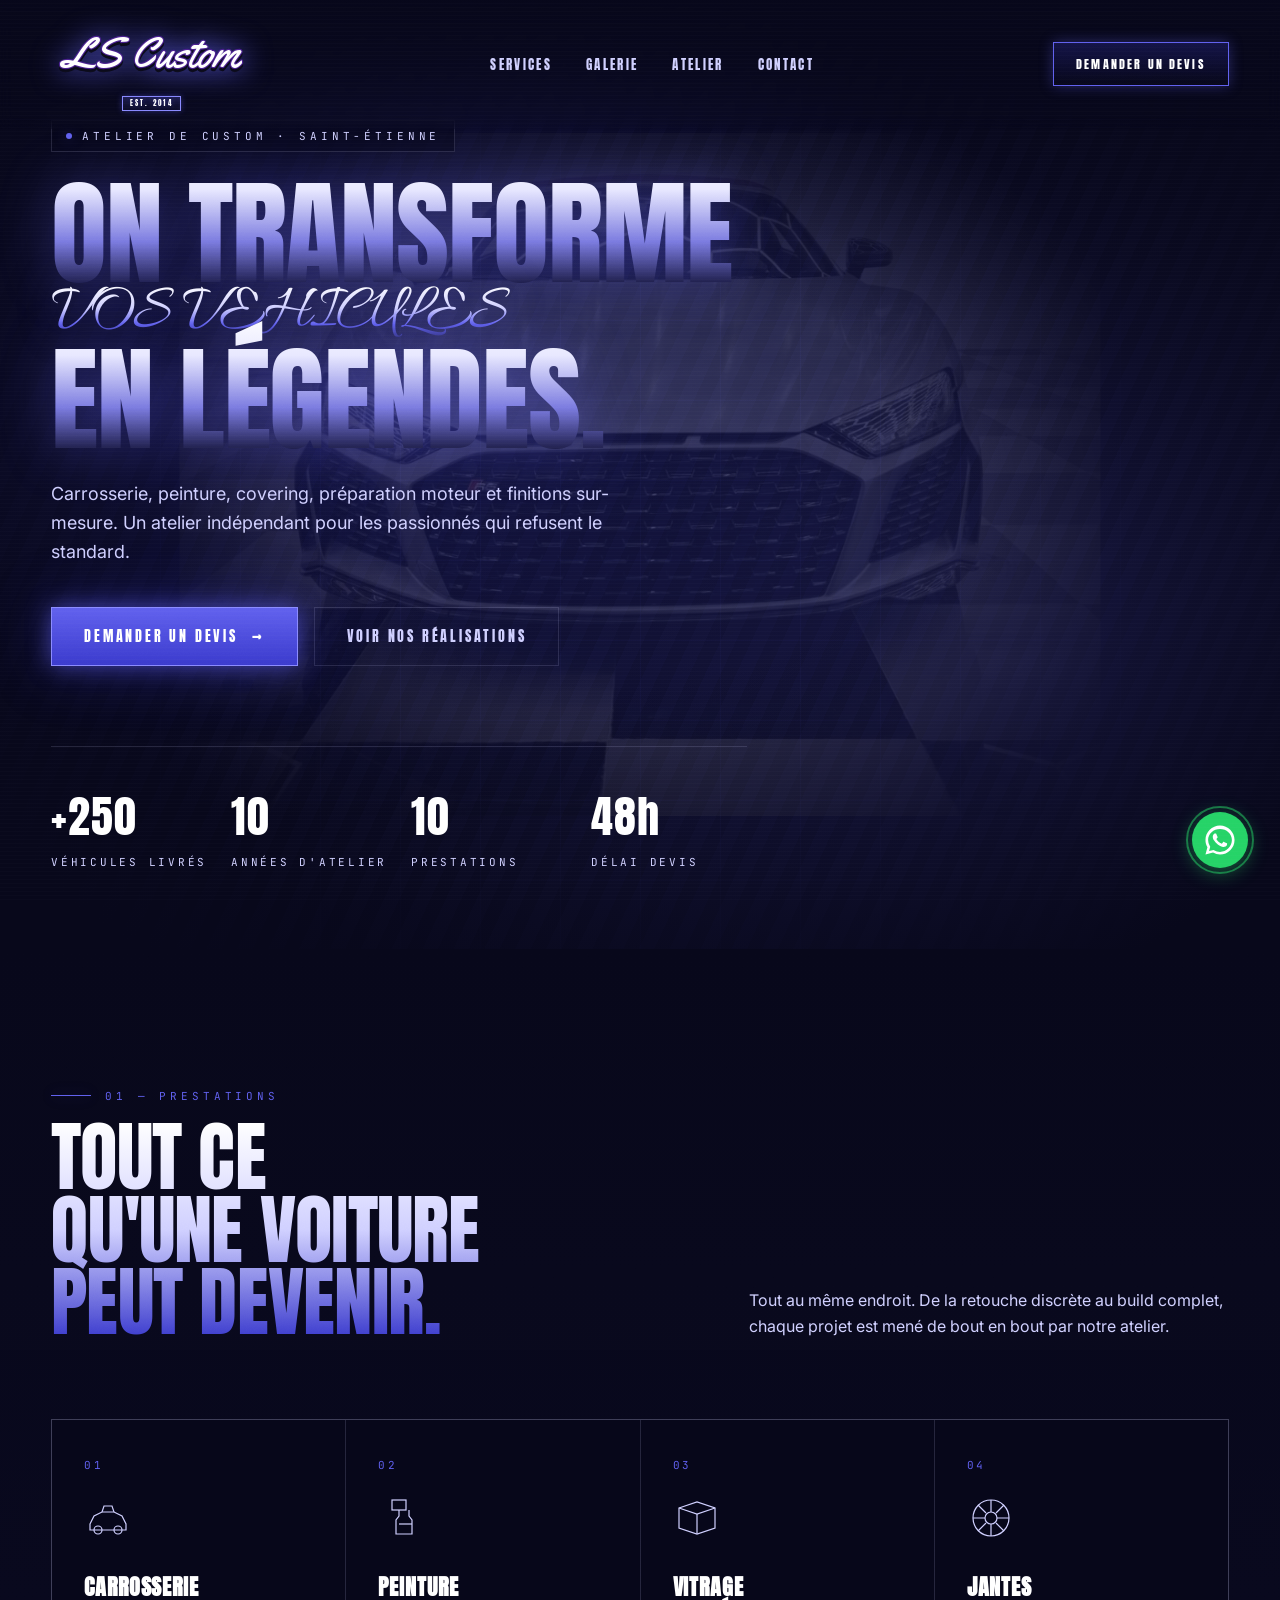
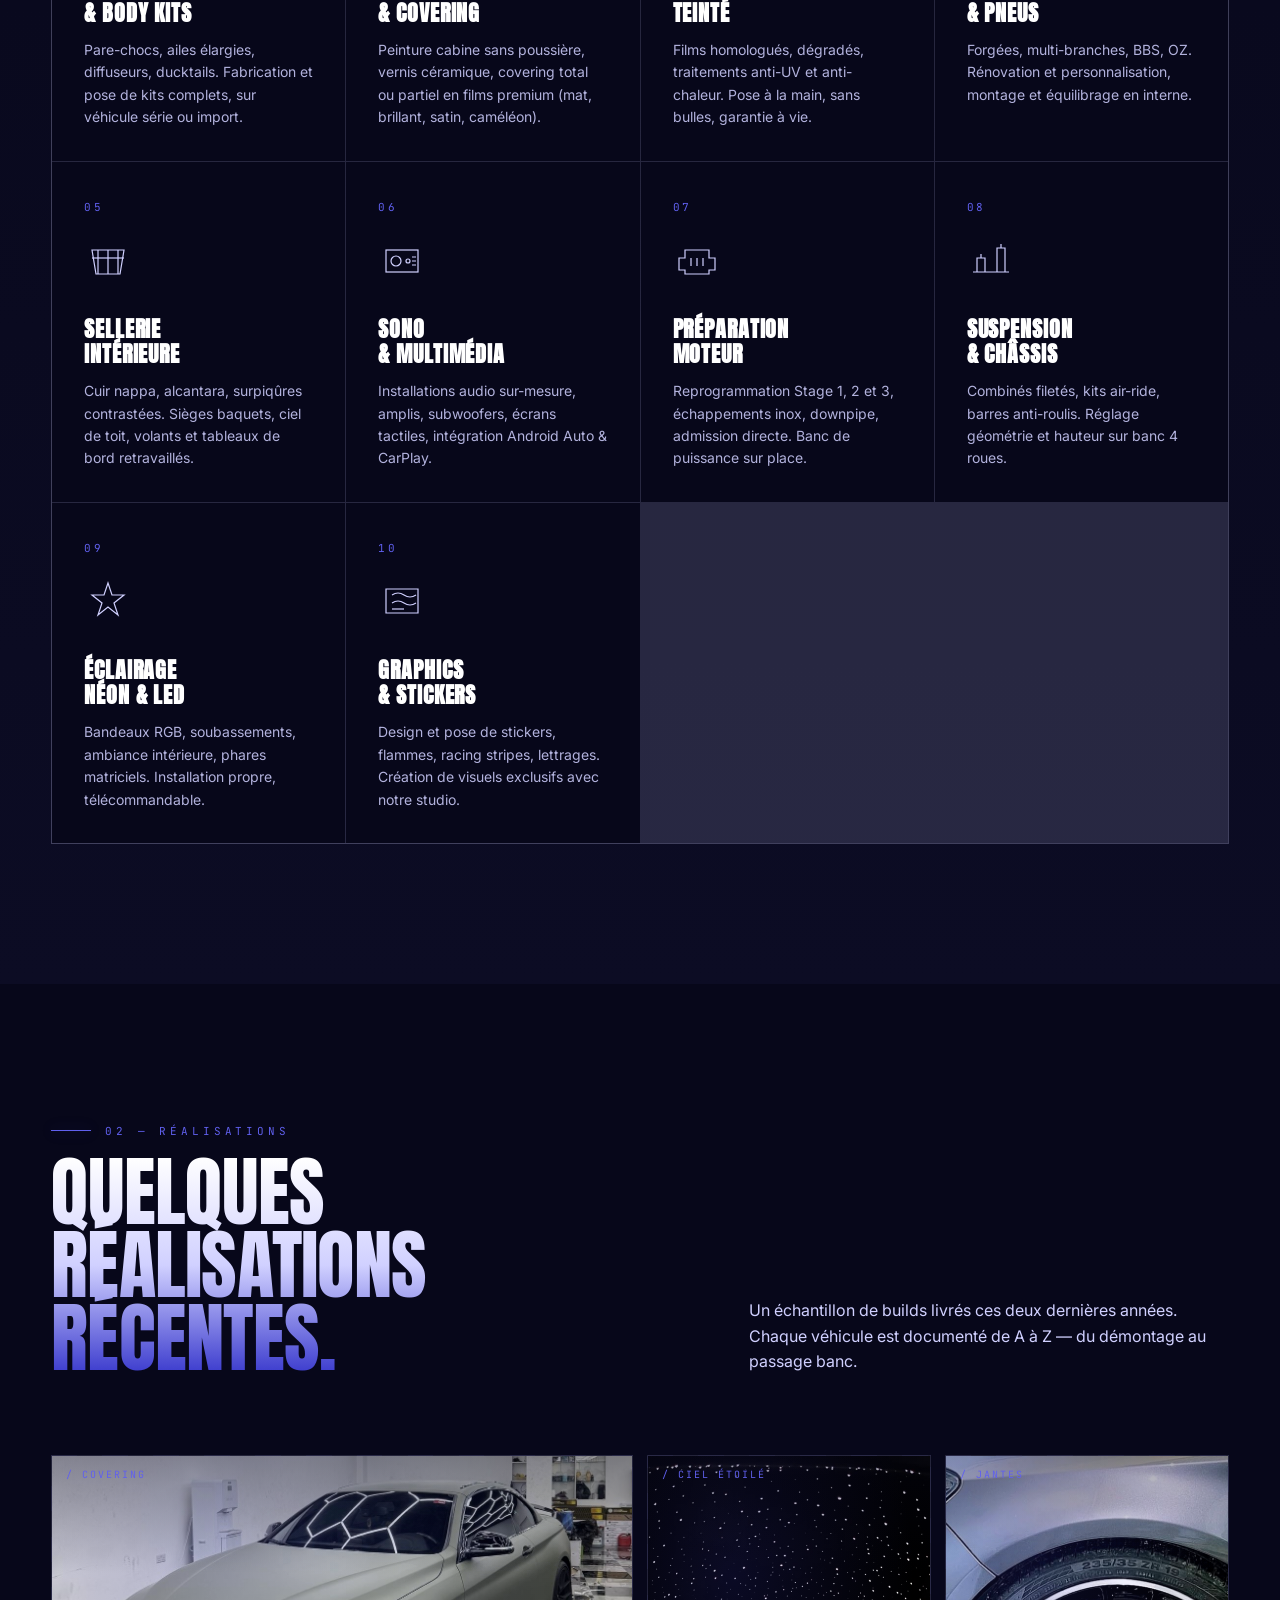
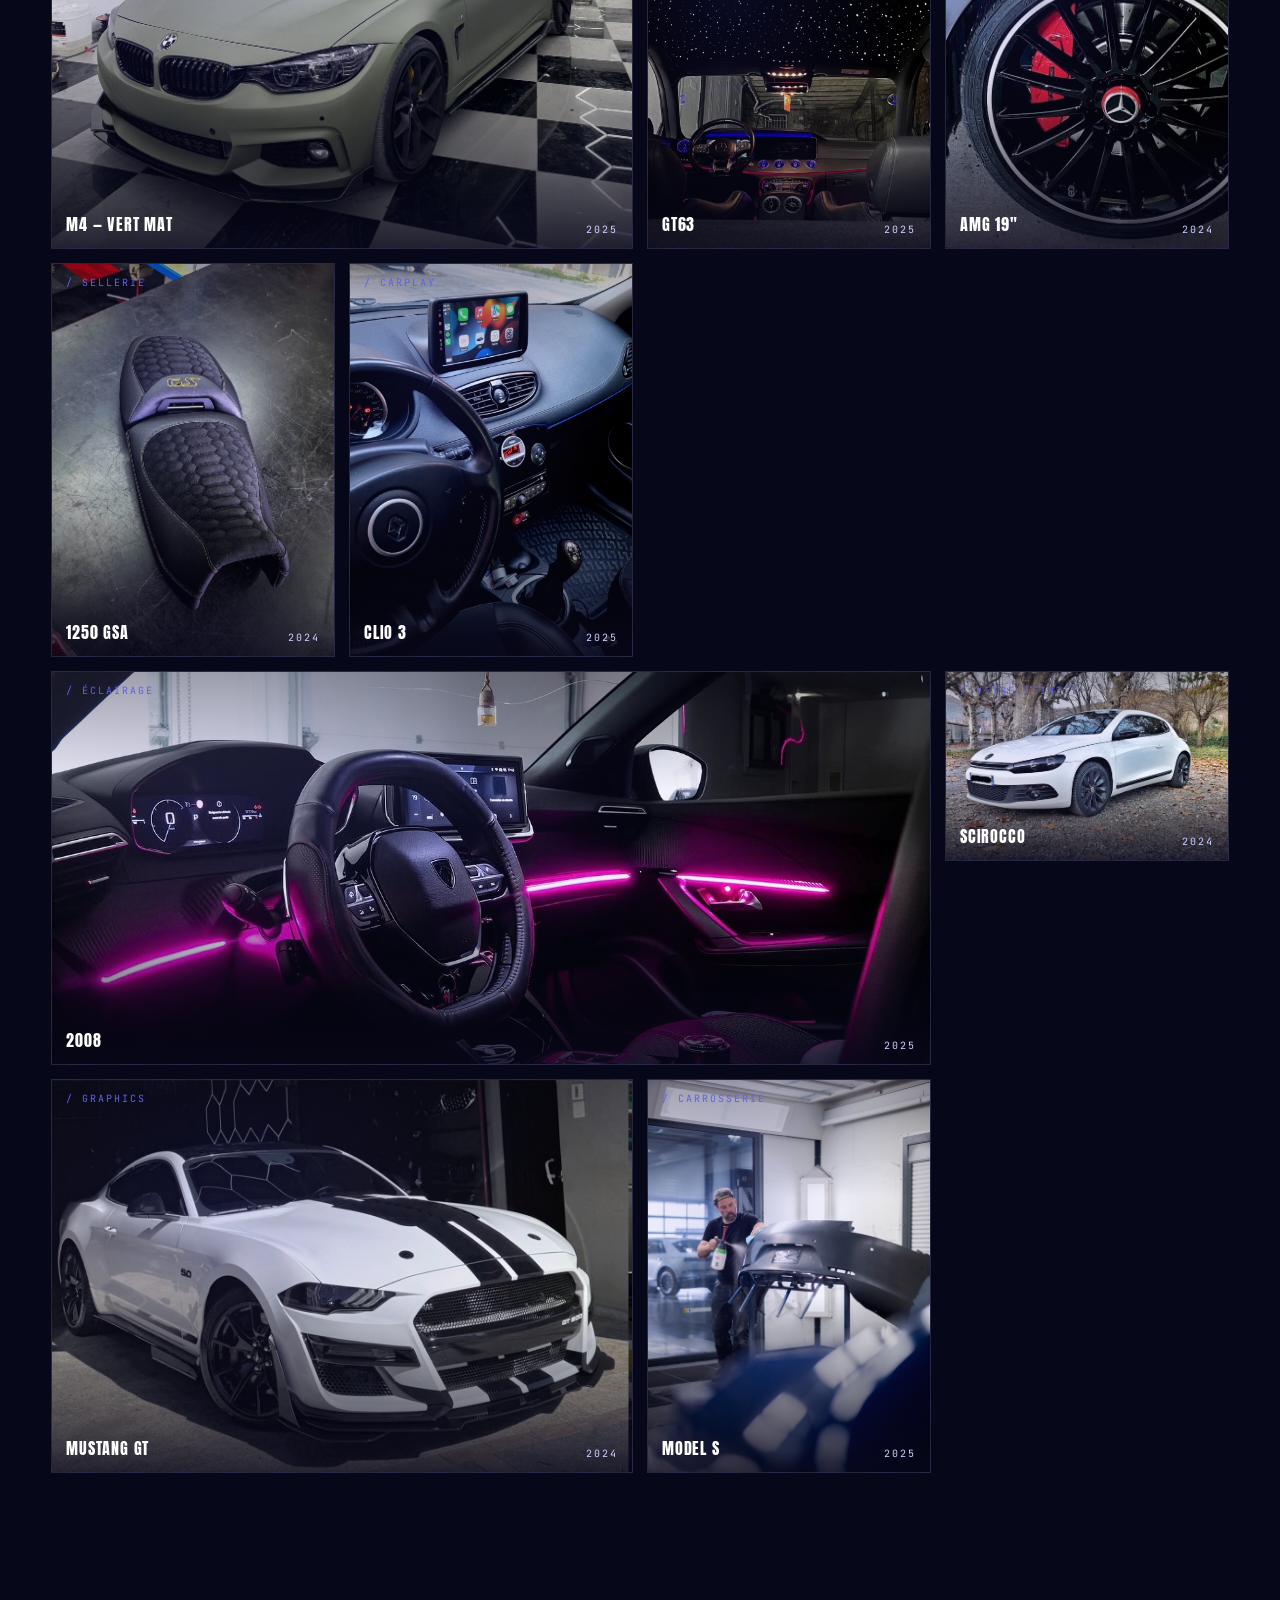
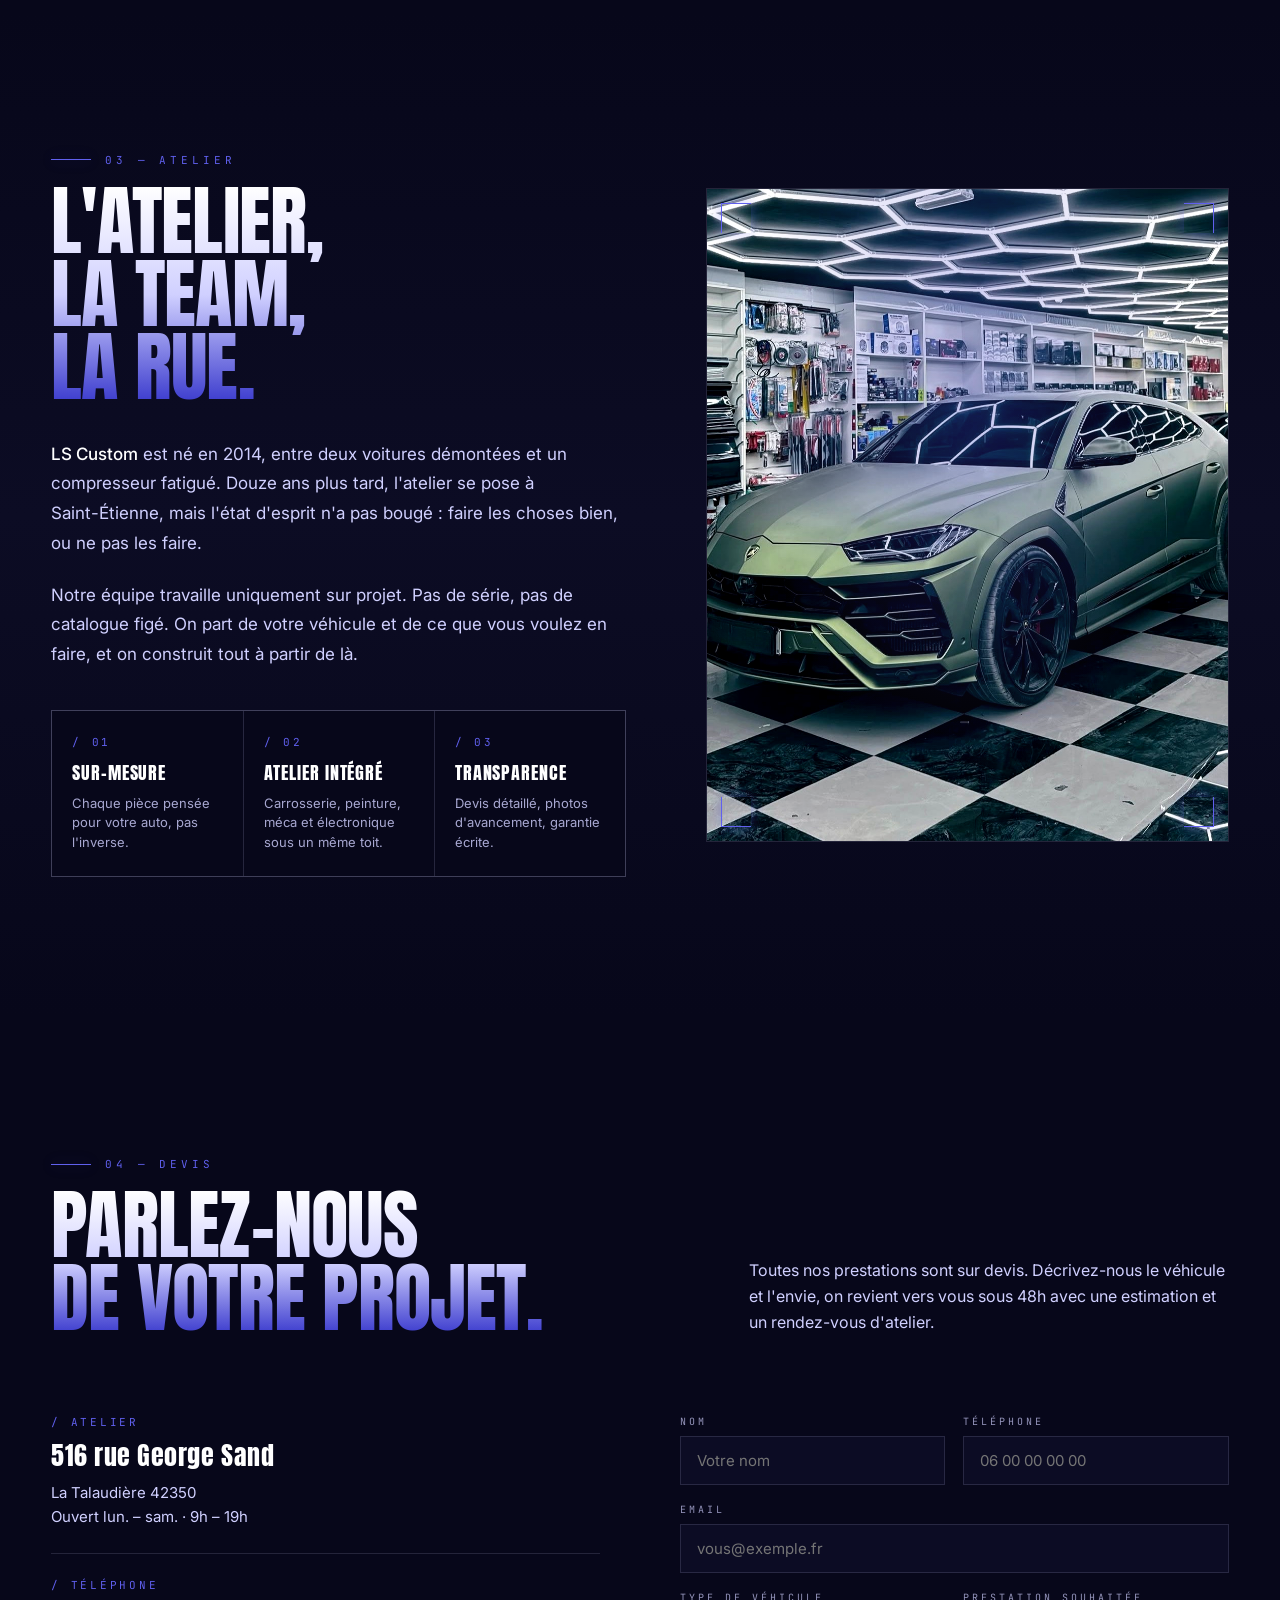
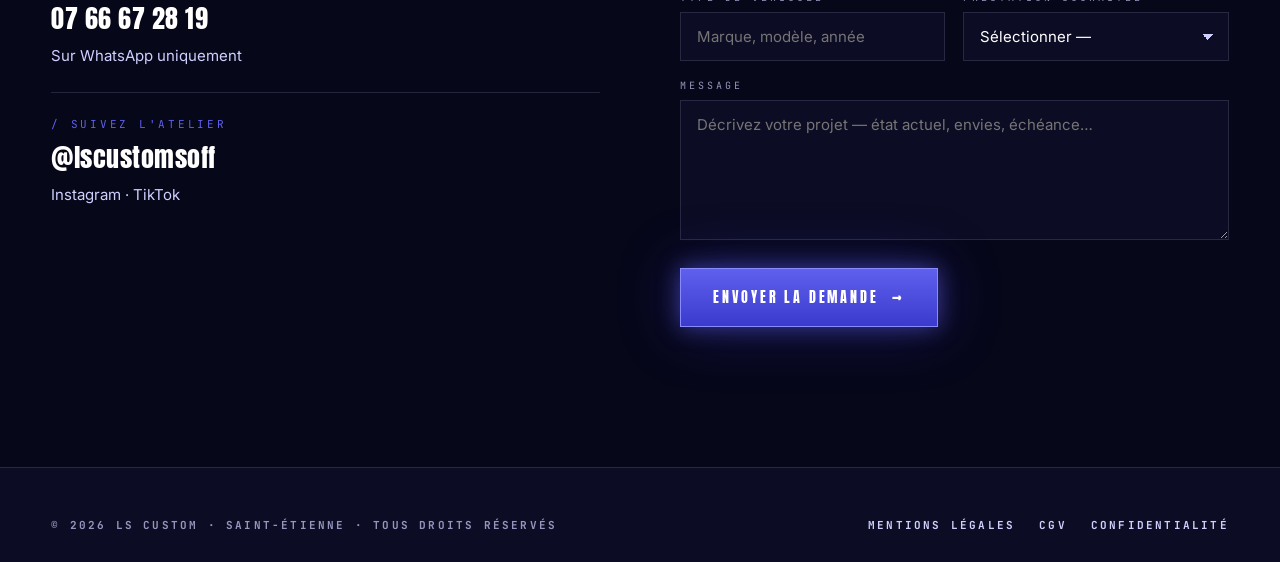
==== index.html @ c549f6ac "Fix galerie mobile: toutes les photos visibles sur 2 colonnes Co-Authored-By: Claude Sonnet 4.6 <nor" ====
<!doctype html>
<html lang="fr">
<head>
<meta charset="utf-8" />
<title>LS Custom — Atelier de personnalisation automobile · Saint-Étienne</title>
<meta name="description" content="LS Custom, garage de personnalisation automobile à Saint-Étienne. Carrosserie, peinture, covering, préparation moteur, sellerie, jantes et bien plus. Devis gratuit sous 48h.">
<meta name="viewport" content="width=device-width,initial-scale=1" />
<meta name="theme-color" content="#07071a">

<!-- Open Graph -->
<meta property="og:title" content="LS Custom — Atelier automobile Saint-Étienne">
<meta property="og:description" content="On transforme vos véhicules en légendes. Carrosserie, peinture, covering, préparation moteur et finitions sur-mesure.">
<meta property="og:type" content="website">
<meta property="og:locale" content="fr_FR">

<link rel="preconnect" href="https://fonts.googleapis.com">
<link rel="preconnect" href="https://fonts.gstatic.com" crossorigin>
<link href="https://fonts.googleapis.com/css2?family=Allura&family=Yellowtail&family=Anton&family=Inter:wght@300;400;500;600;700&family=JetBrains+Mono:wght@400;500&display=swap" rel="stylesheet">

<style>
  :root{
    --bg:#07071a;
    --bg-2:#0c0c24;
    --bg-3:#101032;
    --ink:#ffffff;
    --chrome:#d0d0ff;
    --primary:#3a3acd;
    --accent:#6060ee;
    --line: rgba(208,208,255,.14);
    --glow: 0 0 22px rgba(96,96,238,.55), 0 0 60px rgba(58,58,205,.35);
    --glow-soft: 0 0 14px rgba(96,96,238,.35);
    --pad-x: clamp(20px, 4vw, 80px);
  }
  *{box-sizing:border-box;margin:0;padding:0}
  html,body{background:var(--bg);color:var(--ink);font-family:'Inter',system-ui,sans-serif;-webkit-font-smoothing:antialiased;overflow-x:hidden}
  a{color:inherit;text-decoration:none}
  img{max-width:100%;display:block}

  /* Global grain */
  body::before{
    content:"";position:fixed;inset:-50%;pointer-events:none;z-index:1000;opacity:.06;
    background-image:url("data:image/svg+xml;utf8,<svg xmlns='http://www.w3.org/2000/svg' width='220' height='220'><filter id='n'><feTurbulence type='fractalNoise' baseFrequency='.9' numOctaves='2' stitchTiles='stitch'/><feColorMatrix values='0 0 0 0 1  0 0 0 0 1  0 0 0 0 1  0 0 0 .5 0'/></filter><rect width='100%' height='100%' filter='url(%23n)'/></svg>");
    mix-blend-mode:overlay;
    animation: grainShift 8s steps(8) infinite;
  }
  @keyframes grainShift{
    0%{transform:translate(0,0)}20%{transform:translate(-2%,1%)}
    40%{transform:translate(1%,-1%)}60%{transform:translate(-1%,2%)}
    80%{transform:translate(2%,-2%)}100%{transform:translate(0,0)}
  }
  /* Scanlines */
  body::after{
    content:"";position:fixed;inset:0;pointer-events:none;z-index:999;
    background:repeating-linear-gradient(to bottom,transparent 0,transparent 3px,rgba(255,255,255,.015) 3px,rgba(255,255,255,.015) 4px);
  }

  /* ===== Nav ===== */
  .nav{
    position:fixed;top:0;left:0;right:0;z-index:50;
    display:flex;align-items:center;justify-content:space-between;
    padding:18px var(--pad-x);
    background:linear-gradient(to bottom, rgba(7,7,26,.92), rgba(7,7,26,0));
    backdrop-filter:blur(8px);
    -webkit-backdrop-filter:blur(8px);
  }
  .nav__brand{display:flex;flex-direction:column;align-items:center;gap:4px}
  .nav__brand .logo-svg{
    width:200px;height:auto;display:block;
    filter: drop-shadow(0 3px 0 #0a0a1a) drop-shadow(0 0 14px rgba(96,96,238,.7));
    overflow:visible;
  }
  .nav__brand .logo-svg .script{
    font-family:'Yellowtail',cursive;font-size:150px;
    fill:#fff;stroke:#4a2090;stroke-width:8;paint-order:stroke fill;
  }
  .nav__brand .badge-tag{
    border:1px solid #8a8aff;background:linear-gradient(180deg,#1a1a44,#07071a);
    padding:2px 7px;box-shadow:0 0 6px rgba(96,96,238,.4),inset 0 0 6px rgba(96,96,238,.15);
    font-family:'Anton',sans-serif;font-size:7px;letter-spacing:.3em;color:#fff;line-height:1.2;
    text-shadow:0 0 6px rgba(96,96,238,.6);
  }
  .nav__menu{display:flex;gap:34px;font-family:'Anton',sans-serif;letter-spacing:.18em;font-size:13px;text-transform:uppercase}
  .nav__menu a{position:relative;padding:6px 0;color:var(--chrome);transition:color .2s}
  .nav__menu a::after{content:"";position:absolute;left:0;right:0;bottom:0;height:1px;background:var(--accent);transform:scaleX(0);transform-origin:left;transition:transform .25s ease}
  .nav__menu a:hover{color:#fff;text-shadow:0 0 12px rgba(96,96,238,.8)}
  .nav__menu a:hover::after{transform:scaleX(1)}
  .nav__cta{
    font-family:'Anton',sans-serif;letter-spacing:.18em;font-size:12px;text-transform:uppercase;
    padding:12px 22px;border:1px solid var(--accent);color:#fff;
    background:linear-gradient(180deg, rgba(58,58,205,.25), rgba(58,58,205,0));
    box-shadow:var(--glow-soft);transition:all .2s;
  }
  .nav__cta:hover{background:var(--primary);box-shadow:var(--glow)}
  @media (max-width:880px){.nav__menu{display:none}}

  /* Mobile burger */
  .nav__burger{
    display:none;flex-direction:column;gap:5px;cursor:pointer;padding:6px;
    border:1px solid var(--line);background:transparent;
  }
  .nav__burger span{display:block;width:24px;height:1.5px;background:var(--chrome);transition:all .25s}
  @media (max-width:880px){.nav__burger{display:none}}
  .nav__mobile{
    display:none;position:fixed;top:0;left:0;right:0;bottom:0;z-index:49;
    background:rgba(7,7,26,.97);backdrop-filter:blur(12px);
    flex-direction:column;align-items:center;justify-content:center;gap:40px;
  }
  .nav__mobile.open{display:flex}
  .nav__mobile a{
    font-family:'Anton',sans-serif;letter-spacing:.18em;font-size:22px;text-transform:uppercase;
    color:var(--chrome);transition:color .2s;
  }
  .nav__mobile a:hover{color:#fff}
  .nav__mobile .close{
    position:absolute;top:24px;right:var(--pad-x);
    font-family:'Anton',sans-serif;font-size:14px;letter-spacing:.2em;
    color:var(--chrome);cursor:pointer;border:none;background:transparent;
  }

  /* ===== Hero ===== */
  .hero{
    position:relative;min-height:100vh;display:flex;align-items:center;
    padding:120px var(--pad-x) 80px;
    overflow:hidden;
  }
  .hero__bg{position:absolute;inset:0;z-index:0}
  .hero__bg .stripes{
    position:absolute;inset:0;
    background:
      radial-gradient(ellipse at 30% 40%, rgba(58,58,205,.35), transparent 55%),
      radial-gradient(ellipse at 80% 70%, rgba(96,96,238,.25), transparent 60%),
      repeating-linear-gradient(115deg, #0a0a22 0 14px, #07071a 14px 28px);
    opacity:.9;
  }
  .hero__bg .grid{
    position:absolute;inset:0;
    background-image:
      linear-gradient(rgba(96,96,238,.06) 1px, transparent 1px),
      linear-gradient(90deg, rgba(96,96,238,.06) 1px, transparent 1px);
    background-size: 80px 80px;
    mask-image:radial-gradient(ellipse at 50% 60%, #000 30%, transparent 80%);
  }
  .hero__bg .car-photo{
    position:absolute;inset:0;width:100%;height:100%;object-fit:cover;object-position:center 55%;
    opacity:.28;
    filter:grayscale(.15) contrast(1.05) brightness(.85);
    transform:scale(.72);
    mask-image:radial-gradient(ellipse at 50% 55%, #000 0%, rgba(0,0,0,.7) 45%, transparent 85%);
    -webkit-mask-image:radial-gradient(ellipse at 50% 55%, #000 0%, rgba(0,0,0,.7) 45%, transparent 85%);
  }
  .hero__bg .vignette{position:absolute;inset:0;background:radial-gradient(ellipse at 50% 50%, transparent 30%, var(--bg) 90%)}

  .hero__inner{position:relative;z-index:2;max-width:1100px}
  .hero__tag{
    display:inline-flex;align-items:center;gap:10px;
    font-family:'JetBrains Mono',monospace;font-size:11px;letter-spacing:.35em;text-transform:uppercase;
    color:var(--chrome);padding:8px 14px;border:1px solid var(--line);background:rgba(7,7,26,.5);
  }
  .hero__tag .dot{width:6px;height:6px;background:var(--accent);box-shadow:var(--glow-soft);border-radius:50%;animation:pulse 1.6s ease-in-out infinite}
  @keyframes pulse{0%,100%{opacity:.4}50%{opacity:1}}

  .hero__title{
    margin-top:28px;
    font-family:'Anton',sans-serif;font-weight:400;
    font-size:clamp(48px,9vw,140px);line-height:.92;letter-spacing:-.01em;
    text-transform:uppercase;
  }
  .hero__title .chrome{
    background:linear-gradient(180deg,#ffffff 0%,#e8e8ff 25%,#7a7ae0 55%,#1a1a44 80%,#fff 100%);
    -webkit-background-clip:text;background-clip:text;color:transparent;
    filter:drop-shadow(0 0 26px rgba(96,96,238,.35));
  }
  .hero__title .script{
    display:block;font-family:'Allura',cursive;font-size:.55em;line-height:1;margin-top:-.05em;
    background:linear-gradient(180deg,#ffffff 0%,#d0d0ff 40%,#6060ee 65%,#1a1a44 100%);
    -webkit-background-clip:text;background-clip:text;color:transparent;
    filter:drop-shadow(0 0 18px rgba(96,96,238,.5));
  }
  .hero__sub{
    margin-top:28px;max-width:620px;font-size:18px;line-height:1.6;color:var(--chrome);
  }
  .hero__ctas{margin-top:40px;display:flex;gap:16px;flex-wrap:wrap}
  .btn{
    font-family:'Anton',sans-serif;letter-spacing:.2em;font-size:14px;text-transform:uppercase;
    padding:18px 32px;cursor:pointer;border:none;transition:all .25s ease;
    display:inline-flex;align-items:center;gap:14px;
  }
  .btn--primary{
    color:#fff;background:linear-gradient(180deg,var(--accent),var(--primary));
    border:1px solid #8a8aff;box-shadow:var(--glow);
    position:relative;
  }
  .btn--primary:hover{transform:translateY(-2px);box-shadow:0 0 30px rgba(96,96,238,.8),0 0 80px rgba(58,58,205,.5)}
  .btn--ghost{color:var(--chrome);background:transparent;border:1px solid var(--line)}
  .btn--ghost:hover{border-color:var(--accent);color:#fff;box-shadow:var(--glow-soft)}
  .btn .arrow{display:inline-block;transition:transform .25s}
  .btn:hover .arrow{transform:translateX(4px)}

  .hero__stats{
    margin-top:80px;display:grid;grid-template-columns:repeat(4,1fr);gap:24px;max-width:900px;
    padding-top:36px;border-top:1px solid var(--line);
  }
  .hero__stat .n{font-family:'Anton',sans-serif;font-size:44px;color:#fff;letter-spacing:.02em}
  .hero__stat .l{font-family:'JetBrains Mono',monospace;font-size:11px;letter-spacing:.25em;text-transform:uppercase;color:var(--chrome);margin-top:6px}
  @media (max-width:720px){.hero__stats{grid-template-columns:repeat(2,1fr)}}
  @media (max-width:480px){.hero__ctas{flex-direction:column}.btn{justify-content:center}}

  /* ===== Section base ===== */
  section{position:relative;z-index:2}
  .section{padding:140px var(--pad-x)}
  .section__head{display:flex;justify-content:space-between;align-items:flex-end;gap:40px;margin-bottom:80px;flex-wrap:wrap}
  .section__eyebrow{
    font-family:'JetBrains Mono',monospace;font-size:11px;letter-spacing:.35em;text-transform:uppercase;color:var(--accent);
    display:flex;align-items:center;gap:14px;margin-bottom:18px;
  }
  .section__eyebrow::before{content:"";width:40px;height:1px;background:var(--accent);box-shadow:var(--glow-soft)}
  .section__title{
    font-family:'Anton',sans-serif;font-weight:400;
    font-size:clamp(40px,6vw,84px);line-height:.95;letter-spacing:-.01em;text-transform:uppercase;
    background:linear-gradient(180deg,#fff 0%,#d0d0ff 50%,#3a3acd 100%);
    -webkit-background-clip:text;background-clip:text;color:transparent;
  }
  .section__lead{max-width:480px;color:var(--chrome);line-height:1.6;font-size:16px}

  /* ===== Services ===== */
  .services{background:linear-gradient(180deg, var(--bg) 0%, var(--bg-2) 100%)}
  .services__grid{display:grid;grid-template-columns:repeat(4,1fr);gap:1px;background:var(--line);border:1px solid var(--line)}
  @media (max-width:1100px){.services__grid{grid-template-columns:repeat(2,1fr)}}
  @media (max-width:600px){.services__grid{grid-template-columns:1fr}}
  .svc{
    background:var(--bg);padding:38px 32px 32px;position:relative;
    transition:background .3s, transform .3s;
    overflow:hidden;
  }
  .svc::before{
    content:"";position:absolute;inset:0;opacity:0;transition:opacity .3s;
    background:radial-gradient(circle at 50% 0%, rgba(96,96,238,.18), transparent 60%);
  }
  .svc:hover{background:var(--bg-2)}
  .svc:hover::before{opacity:1}
  .svc__num{
    font-family:'JetBrains Mono',monospace;font-size:11px;letter-spacing:.25em;color:var(--accent);
  }
  .svc__icon{
    margin:22px 0 28px;width:48px;height:48px;color:var(--chrome);
    transition:color .3s, filter .3s;
  }
  .svc:hover .svc__icon{color:#fff;filter:drop-shadow(0 0 10px rgba(96,96,238,.8))}
  .svc__title{
    font-family:'Anton',sans-serif;font-size:22px;letter-spacing:.04em;text-transform:uppercase;color:#fff;
    line-height:1.15;margin-bottom:14px;
  }
  .svc__desc{color:var(--chrome);font-size:14px;line-height:1.6;opacity:.85}

  /* ===== Galerie ===== */
  .galerie{background:var(--bg)}
  .masonry{
    display:grid;grid-template-columns:repeat(4,1fr);grid-auto-rows:190px;gap:14px;
  }
  @media (max-width:1100px){.masonry{grid-template-columns:repeat(3,1fr)}}
  @media (max-width:760px){.masonry{grid-template-columns:repeat(2,1fr)}}
  @media (max-width:500px){.masonry{grid-template-columns:1fr;grid-auto-rows:220px}}
  .tile{
    position:relative;overflow:hidden;
    background:repeating-linear-gradient(45deg, #0d0d28 0 18px, #07071a 18px 36px);
    border:1px solid var(--line);
    transition:border-color .3s, transform .3s;
    cursor:pointer;
  }
  .tile::before{
    content:"";position:absolute;inset:0;
    background:radial-gradient(ellipse at 30% 30%, rgba(58,58,205,.2), transparent 60%);
  }
  .tile:hover{border-color:var(--accent);box-shadow:var(--glow-soft);transform:translateY(-3px)}
  .tile__meta{
    position:absolute;left:14px;right:14px;bottom:12px;display:flex;justify-content:space-between;align-items:flex-end;
    font-family:'JetBrains Mono',monospace;font-size:10px;letter-spacing:.2em;text-transform:uppercase;
    color:var(--chrome);z-index:2;
  }
  .tile__meta .t{font-family:'Anton',sans-serif;font-size:16px;letter-spacing:.05em;color:#fff}
  .tile__tag{
    position:absolute;top:12px;left:14px;font-family:'JetBrains Mono',monospace;font-size:10px;letter-spacing:.2em;
    color:var(--accent);text-transform:uppercase;z-index:2;
  }
  .tile--w2{grid-column:span 2}
  .tile--h2{grid-row:span 2}
  .tile--span3{grid-column:span 3}
  .tile__img{
    position:absolute;inset:0;width:100%;height:100%;object-fit:cover;object-position:center;
    transition:transform .6s ease, filter .6s ease;
    filter:saturate(.95) contrast(1.05);
  }
  .tile:hover .tile__img{transform:scale(1.04);filter:saturate(1.05) contrast(1.1)}
  .tile__img--contain{object-fit:contain;background:#07071a}
  .tile--has-img .tile__bg-blur{
    position:absolute;inset:0;width:100%;height:100%;object-fit:cover;
    filter:blur(28px) brightness(.45) saturate(.7);transform:scale(1.15);z-index:0;
  }
  .tile--has-img::before{display:none}
  .tile--has-img::after{
    content:"";position:absolute;inset:0;z-index:1;pointer-events:none;
    background:
      linear-gradient(180deg, rgba(7,7,26,.35) 0%, rgba(7,7,26,0) 30%, rgba(7,7,26,0) 55%, rgba(7,7,26,.85) 100%),
      radial-gradient(ellipse at 30% 30%, rgba(58,58,205,.18), transparent 65%);
  }
  @media (max-width:760px){
    .masonry{grid-template-columns:repeat(2,1fr);grid-auto-rows:200px}
    .tile--w2{grid-column:span 2}
    .tile--h2{grid-row:span 1}
    .tile--w2.tile--h2{grid-column:span 2;grid-row:span 1}
    .tile--span3{grid-column:span 2 !important}
  }
  @media (max-width:500px){
    .masonry{grid-template-columns:1fr;grid-auto-rows:230px}
    .tile--w2{grid-column:span 1}
    .tile--span3{grid-column:span 1 !important}
  }

  /* ===== À propos ===== */
  .about{background:linear-gradient(180deg, var(--bg) 0%, var(--bg-2) 50%, var(--bg) 100%)}
  .about__grid{display:grid;grid-template-columns:1.1fr 1fr;gap:80px;align-items:center}
  @media (max-width:960px){.about__grid{grid-template-columns:1fr;gap:40px}}
  .about__copy p{font-size:17px;line-height:1.75;color:var(--chrome);margin-bottom:22px}
  .about__copy p strong{color:#fff;font-weight:500}
  .values{display:grid;grid-template-columns:repeat(3,1fr);gap:1px;background:var(--line);margin-top:40px;border:1px solid var(--line)}
  @media (max-width:600px){.values{grid-template-columns:1fr}}
  .value{background:var(--bg);padding:24px 20px}
  .value .n{font-family:'JetBrains Mono',monospace;font-size:11px;color:var(--accent);letter-spacing:.25em}
  .value .t{font-family:'Anton',sans-serif;font-size:18px;letter-spacing:.05em;text-transform:uppercase;margin-top:10px}
  .value .d{font-size:13px;color:var(--chrome);margin-top:8px;line-height:1.5;opacity:.8}

  .about__visual{
    position:relative;aspect-ratio:4/5;
    background:#07071a;
    border:1px solid var(--line);
    overflow:hidden;
  }
  .about__visual img.atelier-photo{
    position:absolute;inset:0;width:100%;height:100%;object-fit:cover;
    filter:saturate(1.05) contrast(1.08);
  }
  .about__visual::before{
    content:"";position:absolute;inset:0;z-index:1;
    background:radial-gradient(ellipse at 50% 30%, rgba(58,58,205,.3), transparent 60%);
  }
  .about__visual .corner{position:absolute;width:30px;height:30px;border:1px solid var(--accent);box-shadow:var(--glow-soft);z-index:2}
  .about__visual .corner.tl{top:14px;left:14px;border-right:none;border-bottom:none}
  .about__visual .corner.tr{top:14px;right:14px;border-left:none;border-bottom:none}
  .about__visual .corner.bl{bottom:14px;left:14px;border-right:none;border-top:none}
  .about__visual .corner.br{bottom:14px;right:14px;border-left:none;border-top:none}

  /* ===== Contact ===== */
  .contact{background:var(--bg)}
  .contact__grid{display:grid;grid-template-columns:1fr 1fr;gap:80px}
  @media (max-width:960px){.contact__grid{grid-template-columns:1fr;gap:40px}}
  .contact__info h3{font-family:'Anton',sans-serif;font-size:20px;letter-spacing:.06em;text-transform:uppercase;color:#fff;margin-bottom:14px}
  .contact__info .block{padding:24px 0;border-bottom:1px solid var(--line)}
  .contact__info .block:first-child{padding-top:0}
  .contact__info .v{font-family:'Anton',sans-serif;font-size:26px;color:#fff;letter-spacing:.02em;margin-top:6px}
  .contact__info .meta{font-family:'JetBrains Mono',monospace;font-size:11px;letter-spacing:.25em;color:var(--accent);text-transform:uppercase}
  .contact__info p{color:var(--chrome);line-height:1.6;font-size:15px;margin-top:6px}
  .contact__info a{color:var(--chrome);transition:color .2s}
  .contact__info a:hover{color:#fff}
  .contact__info .v a{color:#fff;font-family:'Anton',sans-serif;font-size:26px;letter-spacing:.02em}
  .contact__info .v a:hover{color:var(--chrome)}

  .form{display:grid;grid-template-columns:1fr 1fr;gap:18px}
  .form .full{grid-column:span 2}
  @media (max-width:600px){.form{grid-template-columns:1fr}.form .full{grid-column:span 1}}
  .field label{
    display:block;font-family:'JetBrains Mono',monospace;font-size:10px;letter-spacing:.3em;text-transform:uppercase;color:var(--chrome);margin-bottom:8px;opacity:.7;
  }
  .field input,.field select,.field textarea{
    width:100%;background:var(--bg-2);border:1px solid var(--line);color:#fff;
    padding:14px 16px;font-family:'Inter',sans-serif;font-size:15px;
    transition:border-color .2s, box-shadow .2s;
  }
  .field input:focus,.field select:focus,.field textarea:focus{
    outline:none;border-color:var(--accent);box-shadow:var(--glow-soft);
  }
  .field textarea{min-height:140px;resize:vertical;font-family:'Inter',sans-serif}
  .field select{appearance:none;-webkit-appearance:none;background-image:linear-gradient(45deg,transparent 50%, var(--chrome) 50%), linear-gradient(135deg, var(--chrome) 50%, transparent 50%);background-position: calc(100% - 20px) center, calc(100% - 14px) center;background-size: 6px 6px;background-repeat: no-repeat}
  .field select option{background:var(--bg-2)}

  /* Form success state */
  .form-success{
    display:none;text-align:center;padding:60px 40px;
    font-family:'JetBrains Mono',monospace;font-size:13px;letter-spacing:.2em;
    color:var(--chrome);border:1px solid var(--line);
  }
  .form-success .check{font-size:48px;margin-bottom:20px;color:var(--accent)}
  .form-success h3{font-family:'Anton',sans-serif;font-size:28px;letter-spacing:.06em;color:#fff;margin-bottom:12px}

  /* ===== Footer ===== */
  .footer{background:var(--bg-2);border-top:1px solid var(--line);padding:50px var(--pad-x) 30px}
  .footer__row{display:flex;justify-content:space-between;align-items:center;gap:24px;flex-wrap:wrap}
  .footer__copy{font-family:'JetBrains Mono',monospace;font-size:11px;letter-spacing:.2em;color:var(--chrome);text-transform:uppercase;opacity:.7;font-weight:700}
  .footer__links{display:flex;gap:24px;font-family:'JetBrains Mono',monospace;font-size:11px;letter-spacing:.2em;text-transform:uppercase;color:var(--chrome);font-weight:700}
  .footer__links a{font-weight:700}
  .footer__links a:hover{color:#fff}

  /* Reveal */
  .reveal{opacity:0;transform:translateY(20px);transition:opacity .8s ease, transform .8s ease}
  .reveal.in{opacity:1;transform:none}

  /* Scroll top */
  .scroll-top{
    position:fixed;bottom:100px;right:32px;z-index:40;
    width:44px;height:44px;border:1px solid var(--accent);background:var(--bg-2);
    display:flex;align-items:center;justify-content:center;cursor:pointer;
    color:var(--chrome);font-size:18px;opacity:0;pointer-events:none;
    transition:all .3s;box-shadow:var(--glow-soft);
  }
  .scroll-top.visible{opacity:1;pointer-events:all}
  .scroll-top:hover{background:var(--primary);color:#fff;box-shadow:var(--glow)}

  /* WhatsApp button */
  .wa-btn{
    position:fixed;bottom:32px;right:32px;z-index:41;
    width:56px;height:56px;border-radius:50%;
    background:#25d366;
    display:flex;align-items:center;justify-content:center;
    box-shadow:0 4px 20px rgba(37,211,102,.45);
    cursor:pointer;text-decoration:none;
    transition:transform .25s, box-shadow .25s;
  }
  .wa-btn:hover{transform:scale(1.1);box-shadow:0 6px 28px rgba(37,211,102,.65)}
  .wa-btn svg{width:30px;height:30px;fill:#fff}

  /* Pulse ring */
  .wa-btn::before{
    content:"";position:absolute;inset:-6px;border-radius:50%;
    border:2px solid rgba(37,211,102,.5);
    animation:waPulse 2s ease-out infinite;
  }
  @keyframes waPulse{
    0%{transform:scale(1);opacity:.8}
    100%{transform:scale(1.5);opacity:0}
  }

  /* Tooltip */
  .wa-btn__tip{
    position:absolute;right:68px;
    background:#fff;color:#111;
    font-family:'Inter',sans-serif;font-size:13px;font-weight:600;
    padding:8px 14px;border-radius:8px;white-space:nowrap;
    box-shadow:0 4px 16px rgba(0,0,0,.2);
    opacity:0;pointer-events:none;
    transform:translateX(6px);
    transition:opacity .2s, transform .2s;
  }
  .wa-btn__tip::after{
    content:"";position:absolute;right:-6px;top:50%;transform:translateY(-50%);
    border:6px solid transparent;border-right:none;border-left-color:#fff;
  }
  .wa-btn:hover .wa-btn__tip{opacity:1;transform:translateX(0)}
</style>
</head>
<body>

<!-- ========== MOBILE NAV ========== -->
<div class="nav__mobile" id="mobileNav">
  <button class="close" onclick="closeMobileNav()" aria-label="Fermer">✕ FERMER</button>
  <a href="#services" onclick="closeMobileNav()">Services</a>
  <a href="#galerie" onclick="closeMobileNav()">Galerie</a>
  <a href="#about" onclick="closeMobileNav()">Atelier</a>
  <a href="#contact" onclick="closeMobileNav()">Contact</a>
</div>

<!-- ========== NAV ========== -->
<nav class="nav" role="navigation" aria-label="Navigation principale">
  <a href="#" class="nav__brand" aria-label="LS Custom — Accueil">
    <svg class="logo-svg" viewBox="0 0 700 260" aria-hidden="true">
      <text class="script" x="350" y="170" text-anchor="middle">LS Custom</text>
    </svg>
    <div class="badge-tag">EST. 2014</div>
  </a>
  <nav class="nav__menu" aria-label="Menu principal">
    <a href="#services">Services</a>
    <a href="#galerie">Galerie</a>
    <a href="#about">Atelier</a>
    <a href="#contact">Contact</a>
  </nav>
  <button class="nav__burger" onclick="openMobileNav()" aria-label="Menu" aria-expanded="false" id="burgerBtn">
    <span></span><span></span><span></span>
  </button>
  <a href="#contact" class="nav__cta">Demander un devis</a>
</nav>

<!-- ========== HERO ========== -->
<header class="hero" role="banner">
  <div class="hero__bg" aria-hidden="true">
    <div class="stripes"></div>
    <div class="grid"></div>
    <img class="car-photo" src="assets/r8-bg.png" alt="" fetchpriority="high">
    <div class="vignette"></div>
  </div>

  <div class="hero__inner">
    <div class="hero__tag">
      <span class="dot"></span>
      ATELIER DE CUSTOM · SAINT-ÉTIENNE
    </div>
    <h1 class="hero__title">
      <span class="chrome">On transforme</span>
      <span class="script">vos véhicules</span>
      <span class="chrome">en légendes.</span>
    </h1>
    <p class="hero__sub">
      Carrosserie, peinture, covering, préparation moteur et finitions sur-mesure.
      Un atelier indépendant pour les passionnés qui refusent le standard.
    </p>
    <div class="hero__ctas">
      <a href="#contact" class="btn btn--primary">Demander un devis <span class="arrow">→</span></a>
      <a href="#galerie" class="btn btn--ghost">Voir nos réalisations</a>
    </div>

    <div class="hero__stats">
      <div class="hero__stat">
        <div class="n">+250</div>
        <div class="l">Véhicules livrés</div>
      </div>
      <div class="hero__stat">
        <div class="n">10</div>
        <div class="l">Années d'atelier</div>
      </div>
      <div class="hero__stat">
        <div class="n">10</div>
        <div class="l">Prestations</div>
      </div>
      <div class="hero__stat">
        <div class="n">48h</div>
        <div class="l">Délai devis</div>
      </div>
    </div>
  </div>
</header>

<!-- ========== SERVICES ========== -->
<section id="services" class="section services" aria-labelledby="services-title">
  <div class="section__head reveal">
    <div>
      <div class="section__eyebrow">01 — Prestations</div>
      <h2 class="section__title" id="services-title">Tout ce<br/>qu'une voiture<br/>peut devenir.</h2>
    </div>
    <p class="section__lead">Tout au même endroit. De la retouche discrète au build complet, chaque projet est mené de bout en bout par notre atelier.</p>
  </div>

  <div class="services__grid reveal">
    <article class="svc">
      <div class="svc__num">01</div>
      <svg class="svc__icon" viewBox="0 0 48 48" fill="none" stroke="currentColor" stroke-width="1.2" aria-hidden="true">
        <path d="M6 30 L10 22 L18 18 L30 18 L38 22 L42 30 L42 36 L6 36 Z"/>
        <circle cx="14" cy="36" r="4"/><circle cx="34" cy="36" r="4"/>
        <path d="M18 18 L20 12 L28 12 L30 18"/>
      </svg>
      <h3 class="svc__title">Carrosserie<br/>& body kits</h3>
      <p class="svc__desc">Pare-chocs, ailes élargies, diffuseurs, ducktails. Fabrication et pose de kits complets, sur véhicule série ou import.</p>
    </article>

    <article class="svc">
      <div class="svc__num">02</div>
      <svg class="svc__icon" viewBox="0 0 48 48" fill="none" stroke="currentColor" stroke-width="1.2" aria-hidden="true">
        <rect x="14" y="6" width="14" height="10"/>
        <path d="M21 16 L21 22 L18 26 L18 40 L34 40 L34 26 L31 22 L31 16"/>
        <path d="M21 30 L34 30"/>
      </svg>
      <h3 class="svc__title">Peinture<br/>& covering</h3>
      <p class="svc__desc">Peinture cabine sans poussière, vernis céramique, covering total ou partiel en films premium (mat, brillant, satin, caméléon).</p>
    </article>

    <article class="svc">
      <div class="svc__num">03</div>
      <svg class="svc__icon" viewBox="0 0 48 48" fill="none" stroke="currentColor" stroke-width="1.2" aria-hidden="true">
        <path d="M6 14 L24 8 L42 14 L42 34 L24 40 L6 34 Z"/>
        <path d="M6 14 L24 20 L42 14"/><path d="M24 20 L24 40"/>
      </svg>
      <h3 class="svc__title">Vitrage<br/>teinté</h3>
      <p class="svc__desc">Films homologués, dégradés, traitements anti-UV et anti-chaleur. Pose à la main, sans bulles, garantie à vie.</p>
    </article>

    <article class="svc">
      <div class="svc__num">04</div>
      <svg class="svc__icon" viewBox="0 0 48 48" fill="none" stroke="currentColor" stroke-width="1.2" aria-hidden="true">
        <circle cx="24" cy="24" r="18"/><circle cx="24" cy="24" r="6"/>
        <path d="M24 6 L24 18 M24 30 L24 42 M6 24 L18 24 M30 24 L42 24"/>
        <path d="M11 11 L19 19 M29 29 L37 37 M11 37 L19 29 M29 19 L37 11"/>
      </svg>
      <h3 class="svc__title">Jantes<br/>& pneus</h3>
      <p class="svc__desc">Forgées, multi-branches, BBS, OZ. Rénovation et personnalisation, montage et équilibrage en interne.</p>
    </article>

    <article class="svc">
      <div class="svc__num">05</div>
      <svg class="svc__icon" viewBox="0 0 48 48" fill="none" stroke="currentColor" stroke-width="1.2" aria-hidden="true">
        <path d="M8 14 L40 14 L36 38 L12 38 Z"/>
        <path d="M14 14 L14 38 M24 14 L24 38 M34 14 L34 38"/>
        <path d="M8 22 L40 22"/>
      </svg>
      <h3 class="svc__title">Sellerie<br/>intérieure</h3>
      <p class="svc__desc">Cuir nappa, alcantara, surpiqûres contrastées. Sièges baquets, ciel de toit, volants et tableaux de bord retravaillés.</p>
    </article>

    <article class="svc">
      <div class="svc__num">06</div>
      <svg class="svc__icon" viewBox="0 0 48 48" fill="none" stroke="currentColor" stroke-width="1.2" aria-hidden="true">
        <rect x="8" y="14" width="32" height="22"/>
        <circle cx="18" cy="25" r="5"/><circle cx="30" cy="25" r="2"/>
        <path d="M34 21 L38 21 M34 25 L38 25 M34 29 L38 29"/>
      </svg>
      <h3 class="svc__title">Sono<br/>& multimédia</h3>
      <p class="svc__desc">Installations audio sur-mesure, amplis, subwoofers, écrans tactiles, intégration Android Auto & CarPlay.</p>
    </article>

    <article class="svc">
      <div class="svc__num">07</div>
      <svg class="svc__icon" viewBox="0 0 48 48" fill="none" stroke="currentColor" stroke-width="1.2" aria-hidden="true">
        <path d="M12 22 L12 14 L36 14 L36 22 L42 22 L42 34 L36 34 L36 38 L12 38 L12 34 L6 34 L6 22 Z"/>
        <path d="M18 22 L18 30 M24 22 L24 30 M30 22 L30 30"/>
      </svg>
      <h3 class="svc__title">Préparation<br/>moteur</h3>
      <p class="svc__desc">Reprogrammation Stage 1, 2 et 3, échappements inox, downpipe, admission directe. Banc de puissance sur place.</p>
    </article>

    <article class="svc">
      <div class="svc__num">08</div>
      <svg class="svc__icon" viewBox="0 0 48 48" fill="none" stroke="currentColor" stroke-width="1.2" aria-hidden="true">
        <path d="M10 36 L10 22 L18 22 L18 36"/>
        <path d="M30 36 L30 12 L38 12 L38 36"/>
        <path d="M6 36 L42 36"/>
        <path d="M14 22 L14 18 M34 12 L34 8"/>
      </svg>
      <h3 class="svc__title">Suspension<br/>& châssis</h3>
      <p class="svc__desc">Combinés filetés, kits air-ride, barres anti-roulis. Réglage géométrie et hauteur sur banc 4 roues.</p>
    </article>

    <article class="svc">
      <div class="svc__num">09</div>
      <svg class="svc__icon" viewBox="0 0 48 48" fill="none" stroke="currentColor" stroke-width="1.2" aria-hidden="true">
        <path d="M24 6 L28 18 L40 18 L30 26 L34 38 L24 30 L14 38 L18 26 L8 18 L20 18 Z"/>
      </svg>
      <h3 class="svc__title">Éclairage<br/>néon & LED</h3>
      <p class="svc__desc">Bandeaux RGB, soubassements, ambiance intérieure, phares matriciels. Installation propre, télécommandable.</p>
    </article>

    <article class="svc">
      <div class="svc__num">10</div>
      <svg class="svc__icon" viewBox="0 0 48 48" fill="none" stroke="currentColor" stroke-width="1.2" aria-hidden="true">
        <path d="M8 12 L40 12 L40 36 L8 36 Z"/>
        <path d="M14 18 Q20 14, 26 18 T38 18"/>
        <path d="M14 26 Q20 22, 26 26 T38 26"/>
        <path d="M14 32 L26 32"/>
      </svg>
      <h3 class="svc__title">Graphics<br/>& stickers</h3>
      <p class="svc__desc">Design et pose de stickers, flammes, racing stripes, lettrages. Création de visuels exclusifs avec notre studio.</p>
    </article>
  </div>
</section>

<!-- ========== GALERIE ========== -->
<section id="galerie" class="section galerie" aria-labelledby="galerie-title">
  <div class="section__head reveal">
    <div>
      <div class="section__eyebrow">02 — Réalisations</div>
      <h2 class="section__title" id="galerie-title">Quelques<br/>réalisations<br/>récentes.</h2>
    </div>
    <p class="section__lead">Un échantillon de builds livrés ces deux dernières années. Chaque véhicule est documenté de A à Z — du démontage au passage banc.</p>
  </div>

  <div class="masonry reveal">
    <!-- BMW M4 — Covering vert mat — grande tuile -->
    <div class="tile tile--w2 tile--h2 tile--has-img">
      <img class="tile__bg-blur" src="assets/bmw-vert.jpg" alt="" aria-hidden="true">
      <img class="tile__img" src="assets/bmw-vert.jpg" alt="BMW M4 — Covering vert mat" loading="lazy" style="object-position:center 55%">
      <div class="tile__tag">/ COVERING</div>
      <div class="tile__meta"><span class="t">M4 — Vert mat</span><span>2025</span></div>
    </div>

    <!-- Ciel étoilé GT63 -->
    <div class="tile tile--h2 tile--has-img">
      <img class="tile__img" src="assets/ciel-etoile.jpg" alt="Ciel étoilé — sellerie intérieure GT63" loading="lazy">
      <div class="tile__tag">/ CIEL ÉTOILÉ</div>
      <div class="tile__meta"><span class="t">GT63</span><span>2025</span></div>
    </div>

    <!-- Jantes AMG -->
    <div class="tile tile--h2 tile--has-img">
      <img class="tile__img" src="assets/jantes-amg.jpg" alt="Jantes AMG 19 pouces" loading="lazy">
      <div class="tile__tag">/ JANTES</div>
      <div class="tile__meta"><span class="t">AMG 19"</span><span>2024</span></div>
    </div>

    <!-- Sellerie nappa -->
    <div class="tile tile--h2 tile--has-img">
      <img class="tile__img" src="assets/sellerie-nappa.jpg" alt="Sellerie nappa — surpiqûres nid d'abeille" loading="lazy">
      <div class="tile__tag">/ SELLERIE</div>
      <div class="tile__meta"><span class="t">1250 GSA</span><span>2024</span></div>
    </div>

    <!-- Clio 3 CarPlay -->
    <div class="tile tile--h2 tile--has-img">
      <img class="tile__img" src="assets/neon-chassis.jpg" alt="CarPlay intégration Clio 3" loading="lazy">
      <div class="tile__tag">/ CARPLAY</div>
      <div class="tile__meta"><span class="t">CLIO 3</span><span>2025</span></div>
    </div>

    <!-- Stage 3 — grande tuile paysage -->
    <div class="tile tile--h2 tile--span3 tile--has-img">
      <img class="tile__img" src="assets/stage3-ambiance.jpg" alt="Stage 3 — banc de puissance" loading="lazy">
      <div class="tile__tag">/ ÉCLAIRAGE</div>
      <div class="tile__meta"><span class="t">2008</span><span>2025</span></div>
    </div>

    <!-- Scirocco vitre teintée -->
    <div class="tile tile--has-img">
      <img class="tile__img" src="assets/scirocco.jpg" alt="VW Scirocco — vitre teintée" loading="lazy">
      <div class="tile__tag">/ VITRE TEINTÉE</div>
      <div class="tile__meta"><span class="t">SCIROCCO</span><span>2024</span></div>
    </div>

    <!-- Mustang racing stripes -->
    <div class="tile tile--w2 tile--h2 tile--has-img">
      <img class="tile__img" src="assets/racing-stripes.jpg" alt="Mustang GT — Racing stripes" loading="lazy">
      <div class="tile__tag">/ GRAPHICS</div>
      <div class="tile__meta"><span class="t">MUSTANG GT</span><span>2024</span></div>
    </div>

    <!-- Body kit widebody -->
    <div class="tile tile--h2 tile--has-img">
      <img class="tile__img" src="assets/widebody.jpg" alt="Préparation carrosserie widebody" loading="lazy">
      <div class="tile__tag">/ CARROSSERIE</div>
      <div class="tile__meta"><span class="t">MODEL S</span><span>2025</span></div>
    </div>
  </div>
</section>

<!-- ========== À PROPOS ========== -->
<section id="about" class="section about" aria-labelledby="about-title">
  <div class="about__grid">
    <div class="about__copy reveal">
      <div class="section__eyebrow">03 — Atelier</div>
      <h2 class="section__title" id="about-title" style="margin-bottom:36px">L'atelier,<br/>la team,<br/>la rue.</h2>
      <p><strong>LS Custom</strong> est né en 2014, entre deux voitures démontées et un compresseur fatigué. Douze ans plus tard, l'atelier se pose à Saint-Étienne, mais l'état d'esprit n'a pas bougé : faire les choses bien, ou ne pas les faire.</p>
      <p>Notre équipe travaille uniquement sur projet. Pas de série, pas de catalogue figé. On part de votre véhicule et de ce que vous voulez en faire, et on construit tout à partir de là.</p>

      <div class="values">
        <div class="value">
          <div class="n">/ 01</div>
          <div class="t">Sur-mesure</div>
          <div class="d">Chaque pièce pensée pour votre auto, pas l'inverse.</div>
        </div>
        <div class="value">
          <div class="n">/ 02</div>
          <div class="t">Atelier intégré</div>
          <div class="d">Carrosserie, peinture, méca et électronique sous un même toit.</div>
        </div>
        <div class="value">
          <div class="n">/ 03</div>
          <div class="t">Transparence</div>
          <div class="d">Devis détaillé, photos d'avancement, garantie écrite.</div>
        </div>
      </div>
    </div>

    <div class="about__visual reveal">
      <img class="atelier-photo" src="assets/atelier-paris.png" alt="Atelier LS Custom — Saint-Étienne" loading="lazy">
      <div class="corner tl"></div>
      <div class="corner tr"></div>
      <div class="corner bl"></div>
      <div class="corner br"></div>
    </div>
  </div>
</section>

<!-- ========== CONTACT ========== -->
<section id="contact" class="section contact" aria-labelledby="contact-title">
  <div class="section__head reveal">
    <div>
      <div class="section__eyebrow">04 — Devis</div>
      <h2 class="section__title" id="contact-title">Parlez-nous<br/>de votre projet.</h2>
    </div>
    <p class="section__lead">Toutes nos prestations sont sur devis. Décrivez-nous le véhicule et l'envie, on revient vers vous sous 48h avec une estimation et un rendez-vous d'atelier.</p>
  </div>

  <div class="contact__grid">
    <aside class="contact__info reveal">
      <div class="block">
        <div class="meta">/ Atelier</div>
        <div class="v">516 rue George Sand</div>
        <p>La Talaudière 42350<br>Ouvert lun. – sam. · 9h – 19h</p>
      </div>
      <div class="block">
        <div class="meta">/ Téléphone</div>
        <div class="v"><a href="tel:+33766672819">07 66 67 28 19</a></div>
        <p>Sur WhatsApp uniquement</p>
      </div>
      <div class="block" style="border-bottom:none">
        <div class="meta">/ Suivez l'atelier</div>
        <div class="v"><a href="https://www.instagram.com/lscustomsoff" target="_blank" rel="noopener">@lscustomsoff</a></div>
        <p>Instagram · TikTok</p>
      </div>
    </aside>

    <div class="reveal">
      <form class="form" id="contactForm" novalidate>
        <div class="field">
          <label for="nom">Nom</label>
          <input type="text" id="nom" name="nom" required placeholder="Votre nom">
        </div>
        <div class="field">
          <label for="tel">Téléphone</label>
          <input type="tel" id="tel" name="telephone" required placeholder="06 00 00 00 00">
        </div>
        <div class="field full">
          <label for="email">Email</label>
          <input type="email" id="email" name="email" required placeholder="vous@exemple.fr">
        </div>
        <div class="field">
          <label for="vehicule">Type de véhicule</label>
          <input type="text" id="vehicule" name="vehicule" required placeholder="Marque, modèle, année">
        </div>
        <div class="field">
          <label for="prestation">Prestation souhaitée</label>
          <select id="prestation" name="prestation" required>
            <option value="">Sélectionner —</option>
            <option>Carrosserie & body kits</option>
            <option>Peinture & covering</option>
            <option>Vitrage teinté</option>
            <option>Jantes & pneus</option>
            <option>Sellerie intérieure</option>
            <option>Sono & multimédia</option>
            <option>Préparation moteur</option>
            <option>Suspension & châssis</option>
            <option>Éclairage néon & LED</option>
            <option>Graphics & stickers</option>
            <option>Build complet</option>
          </select>
        </div>
        <div class="field full">
          <label for="message">Message</label>
          <textarea id="message" name="message" placeholder="Décrivez votre projet — état actuel, envies, échéance…"></textarea>
        </div>
        <div class="full" style="margin-top:6px">
          <button type="submit" class="btn btn--primary">Envoyer la demande <span class="arrow">→</span></button>
        </div>
      </form>

      <div class="form-success" id="formSuccess">
        <div class="check">✦</div>
        <h3>Demande envoyée</h3>
        <p>On revient vers vous sous 48h.</p>
      </div>
    </div>
  </div>
</section>

<!-- ========== FOOTER ========== -->
<footer class="footer" role="contentinfo">
  <div class="footer__row">
    <div class="footer__copy">© 2026 LS CUSTOM · SAINT-ÉTIENNE · TOUS DROITS RÉSERVÉS</div>
    <div class="footer__links">
      <a href="#">Mentions légales</a>
      <a href="#">CGV</a>
      <a href="#">Confidentialité</a>
    </div>
  </div>
</footer>

<!-- Scroll to top -->
<button class="scroll-top" id="scrollTop" onclick="window.scrollTo({top:0,behavior:'smooth'})" aria-label="Retour en haut">↑</button>

<!-- WhatsApp button -->
<a class="wa-btn" href="https://wa.me/33766672819" target="_blank" rel="noopener" aria-label="Contacter LS Custom sur WhatsApp">
  <span class="wa-btn__tip">Écrivez-nous sur WhatsApp</span>
  <svg viewBox="0 0 32 32" xmlns="http://www.w3.org/2000/svg" aria-hidden="true">
    <path d="M16 .5C7.44.5.5 7.44.5 16c0 2.74.72 5.37 2.08 7.67L.5 31.5l8.06-2.06A15.43 15.43 0 0 0 16 31.5C24.56 31.5 31.5 24.56 31.5 16S24.56.5 16 .5zm0 28.18a12.6 12.6 0 0 1-6.44-1.76l-.46-.28-4.78 1.22 1.26-4.65-.3-.48A12.6 12.6 0 0 1 3.32 16C3.32 9.56 9.04 4.32 16 4.32S28.68 9.56 28.68 16 22.96 28.68 16 28.68zm6.9-9.4c-.38-.19-2.24-1.1-2.58-1.23-.35-.12-.6-.19-.86.19-.25.38-.97 1.23-1.19 1.48-.22.25-.44.28-.82.1-.38-.19-1.6-.59-3.05-1.88-1.13-1-1.89-2.24-2.11-2.62-.22-.38-.02-.58.16-.77.17-.17.38-.44.57-.66.19-.22.25-.38.38-.63.12-.25.06-.47-.03-.66-.1-.19-.86-2.06-1.17-2.82-.31-.74-.63-.64-.86-.65h-.73c-.25 0-.66.1-1.01.47-.35.38-1.32 1.29-1.32 3.15s1.35 3.65 1.54 3.9c.19.25 2.66 4.06 6.44 5.7.9.39 1.6.62 2.15.79.9.28 1.72.24 2.37.15.72-.11 2.24-.92 2.55-1.8.32-.88.32-1.63.22-1.79-.09-.16-.34-.25-.72-.44z"/>
  </svg>
</a>

<script>
  // ── Reveal on scroll ──
  const io = new IntersectionObserver((entries) => {
    entries.forEach(e => {
      if (e.isIntersecting) { e.target.classList.add('in'); io.unobserve(e.target); }
    });
  }, { threshold: .12 });
  document.querySelectorAll('.reveal').forEach(el => io.observe(el));

  // ── Parallax hero ──
  const stripes = document.querySelector('.hero__bg .stripes');
  const grid = document.querySelector('.hero__bg .grid');
  window.addEventListener('scroll', () => {
    const y = window.scrollY;
    if (stripes) stripes.style.transform = 'translateY(' + (y * 0.15) + 'px)';
    if (grid) grid.style.transform = 'translateY(' + (y * 0.25) + 'px)';
    // Scroll top button
    document.getElementById('scrollTop').classList.toggle('visible', y > 400);
  }, { passive: true });

  // ── Mobile nav ──
  function openMobileNav() {
    document.getElementById('mobileNav').classList.add('open');
    document.getElementById('burgerBtn').setAttribute('aria-expanded', 'true');
    document.body.style.overflow = 'hidden';
  }
  function closeMobileNav() {
    document.getElementById('mobileNav').classList.remove('open');
    document.getElementById('burgerBtn').setAttribute('aria-expanded', 'false');
    document.body.style.overflow = '';
  }
  document.addEventListener('keydown', e => { if (e.key === 'Escape') closeMobileNav(); });

  // ── Contact form ──
  document.getElementById('contactForm').addEventListener('submit', function(e) {
    e.preventDefault();
    const form = this;
    // Simple client-side validation
    const required = form.querySelectorAll('[required]');
    let valid = true;
    required.forEach(el => {
      if (!el.value.trim()) { el.style.borderColor = '#ff4466'; valid = false; }
      else { el.style.borderColor = ''; }
    });
    if (!valid) return;

    // Simulate form submission — replace with real backend/Formspree/EmailJS
    const btn = form.querySelector('[type="submit"]');
    btn.textContent = 'Envoi en cours…';
    btn.disabled = true;

    setTimeout(() => {
      form.style.display = 'none';
      document.getElementById('formSuccess').style.display = 'block';
    }, 1200);
  });

  // ── Smooth scroll for all anchor links ──
  document.querySelectorAll('a[href^="#"]').forEach(a => {
    a.addEventListener('click', e => {
      const target = document.querySelector(a.getAttribute('href'));
      if (target) {
        e.preventDefault();
        target.scrollIntoView({ behavior: 'smooth', block: 'start' });
      }
    });
  });
</script>
</body>
</html>
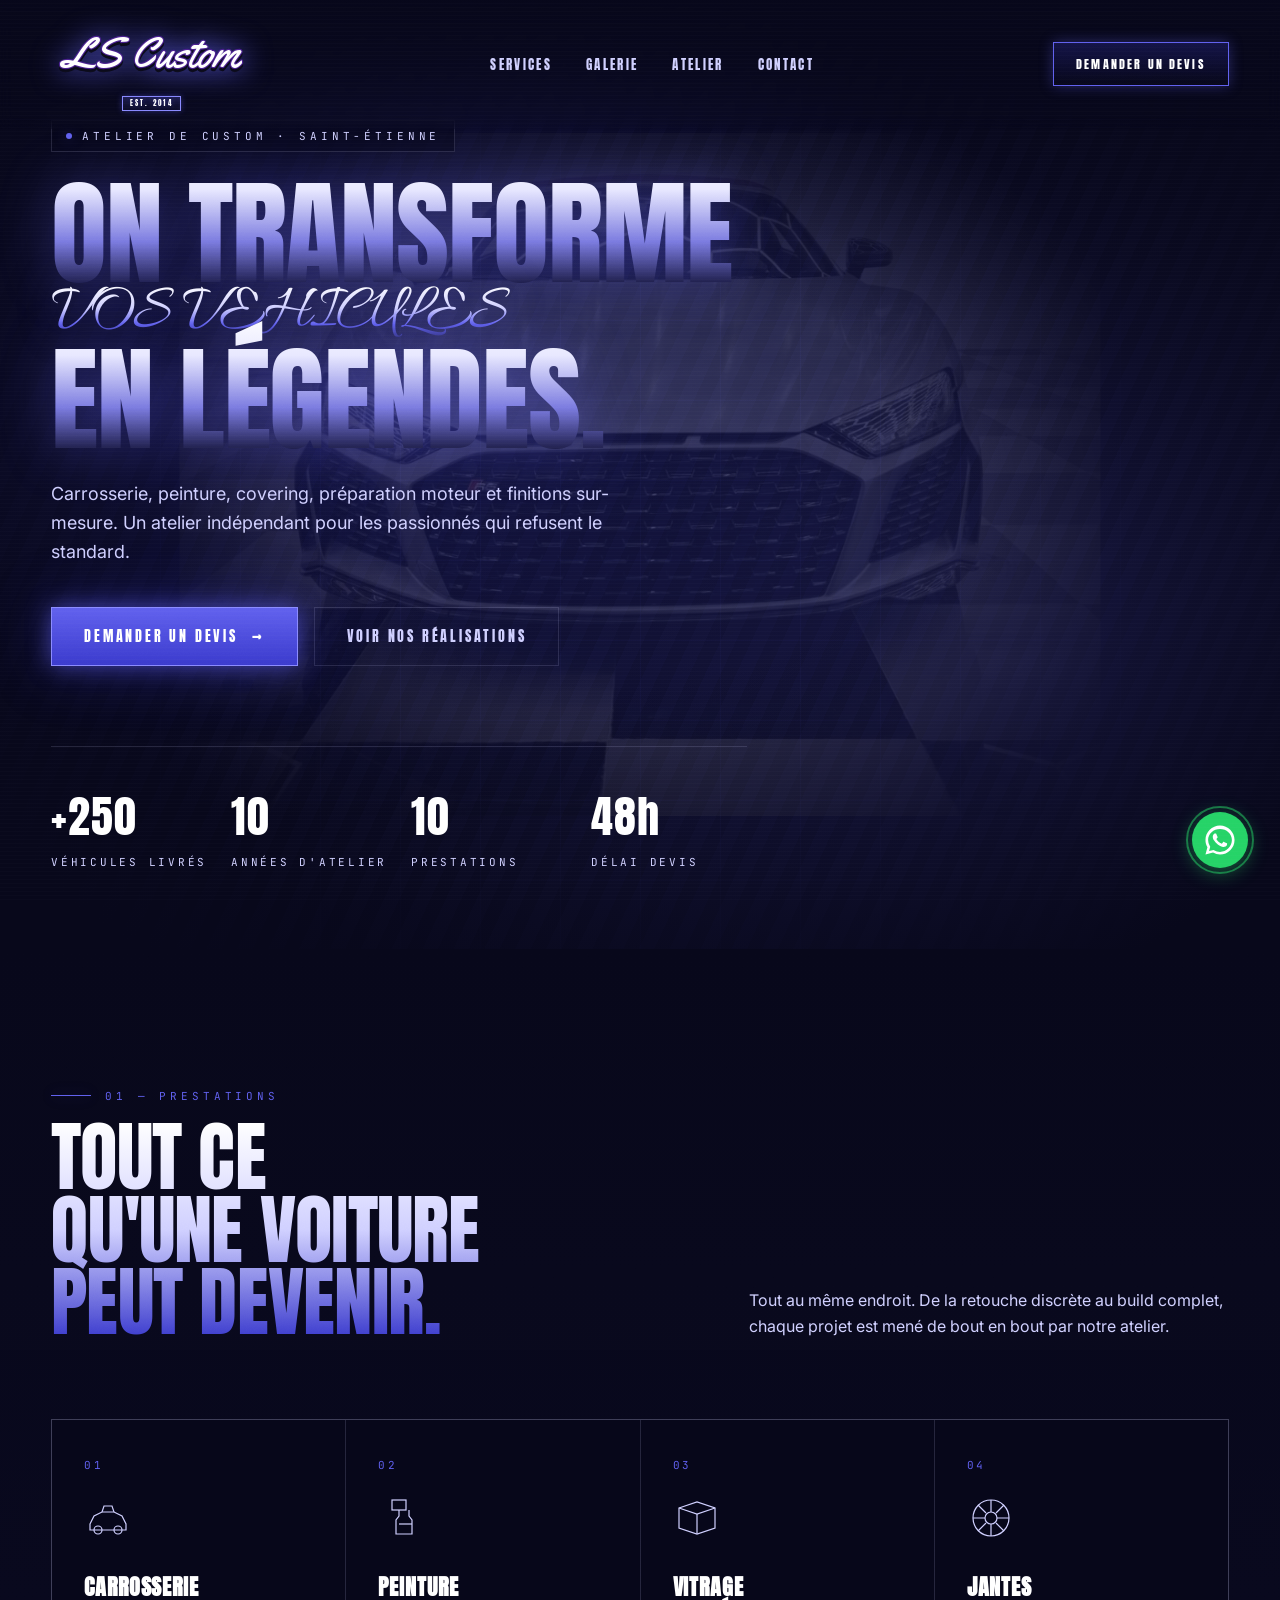
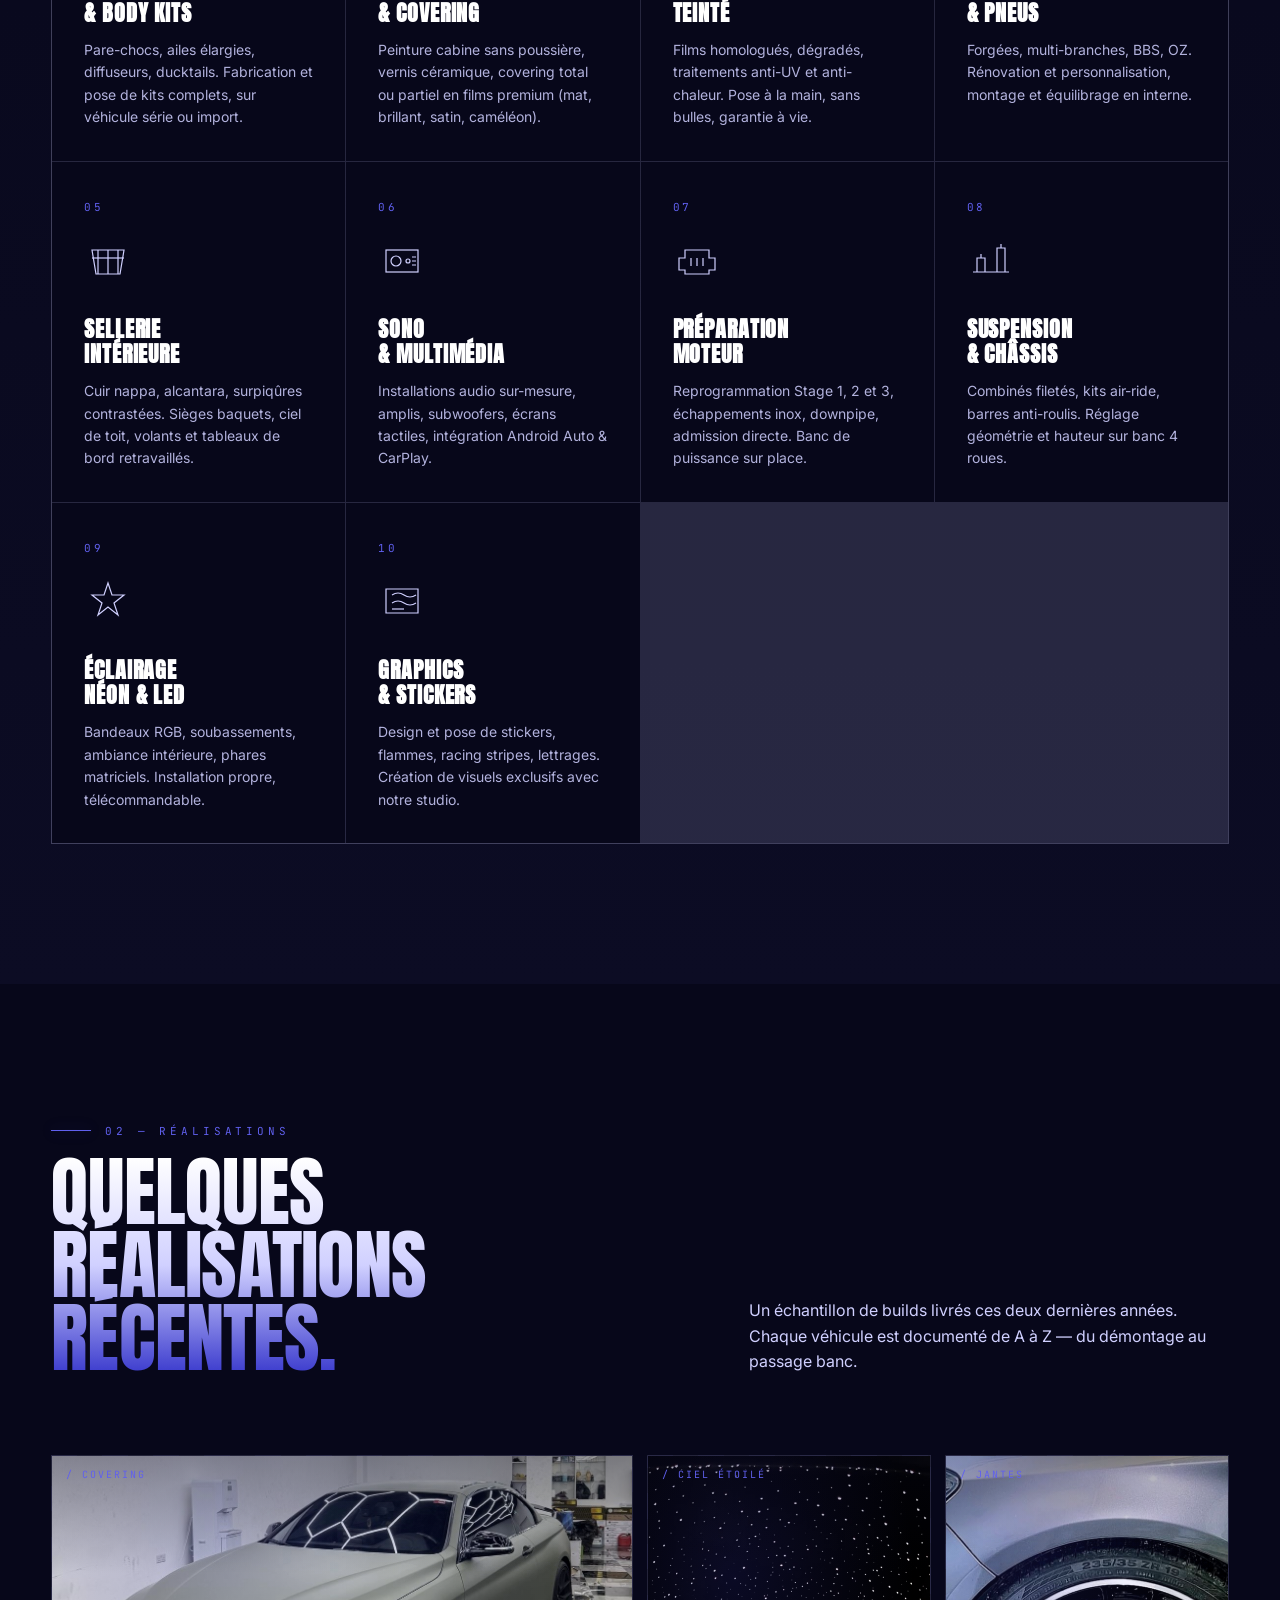
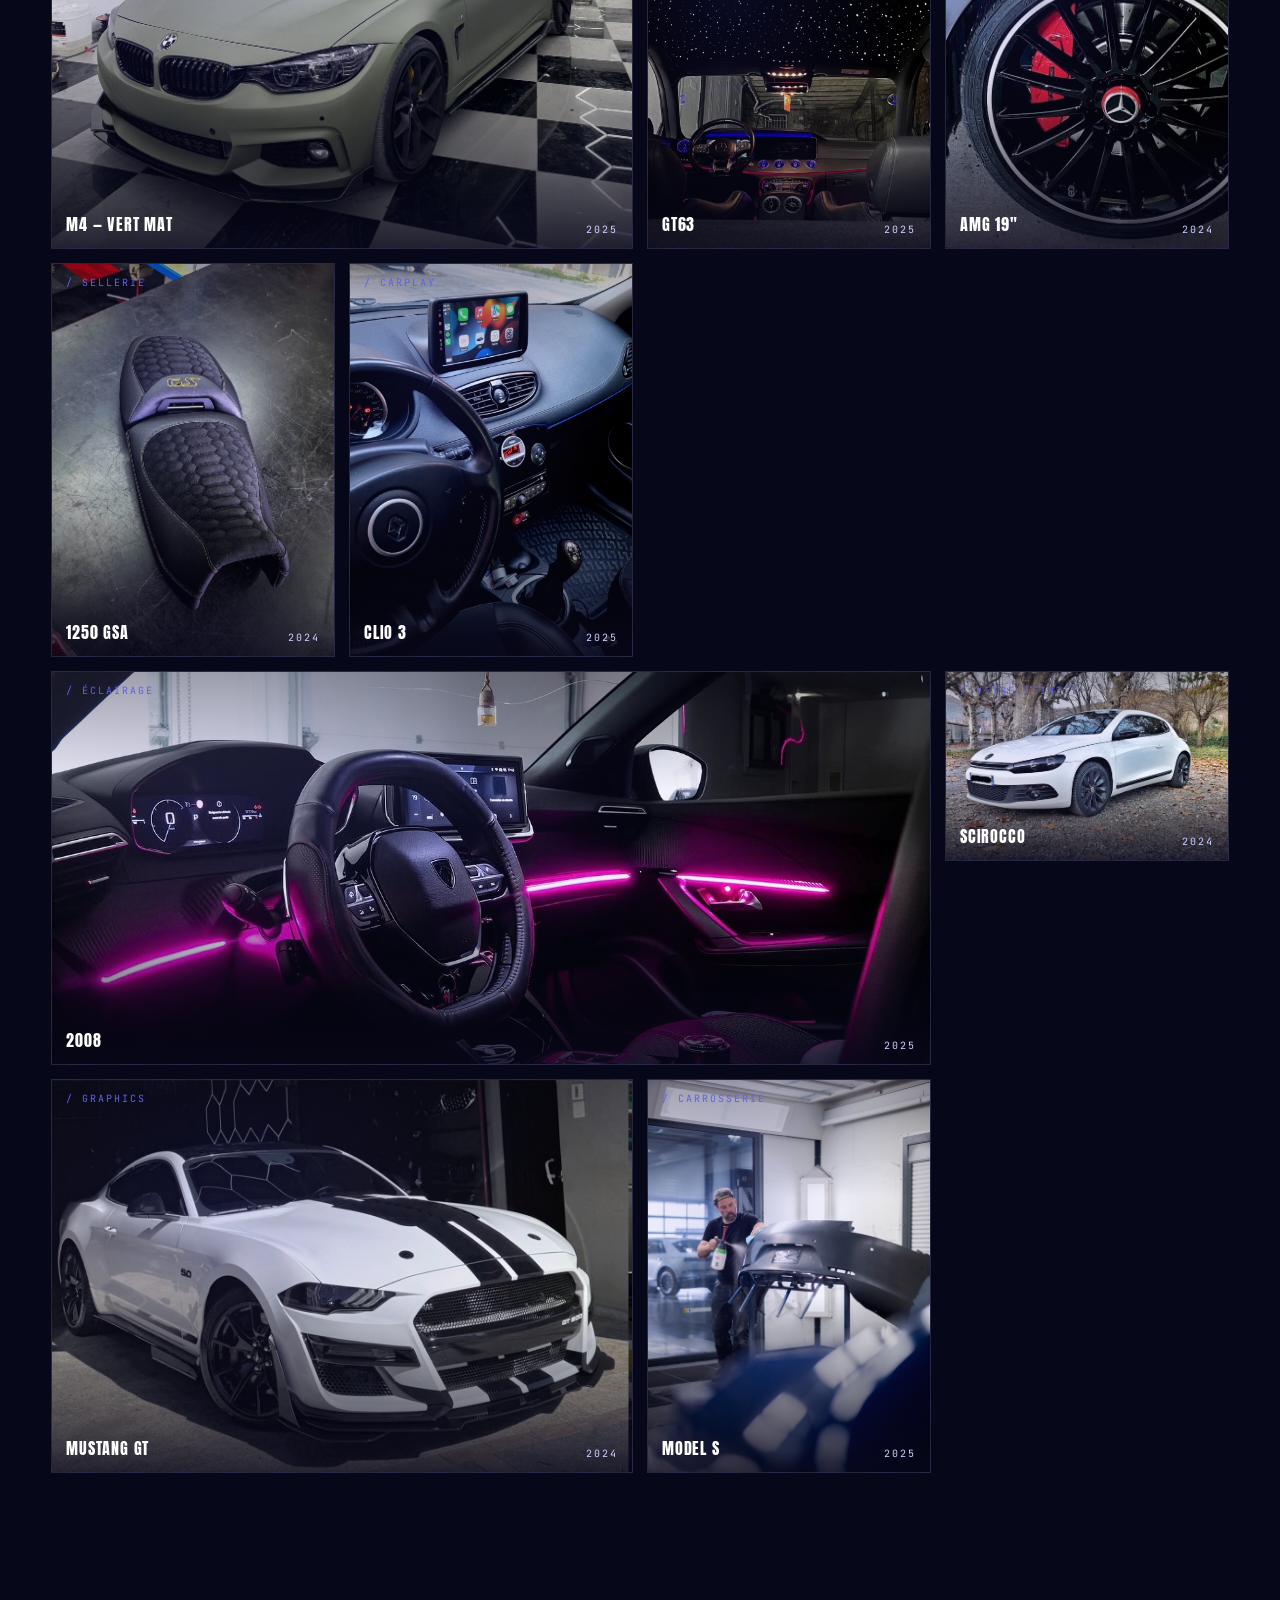
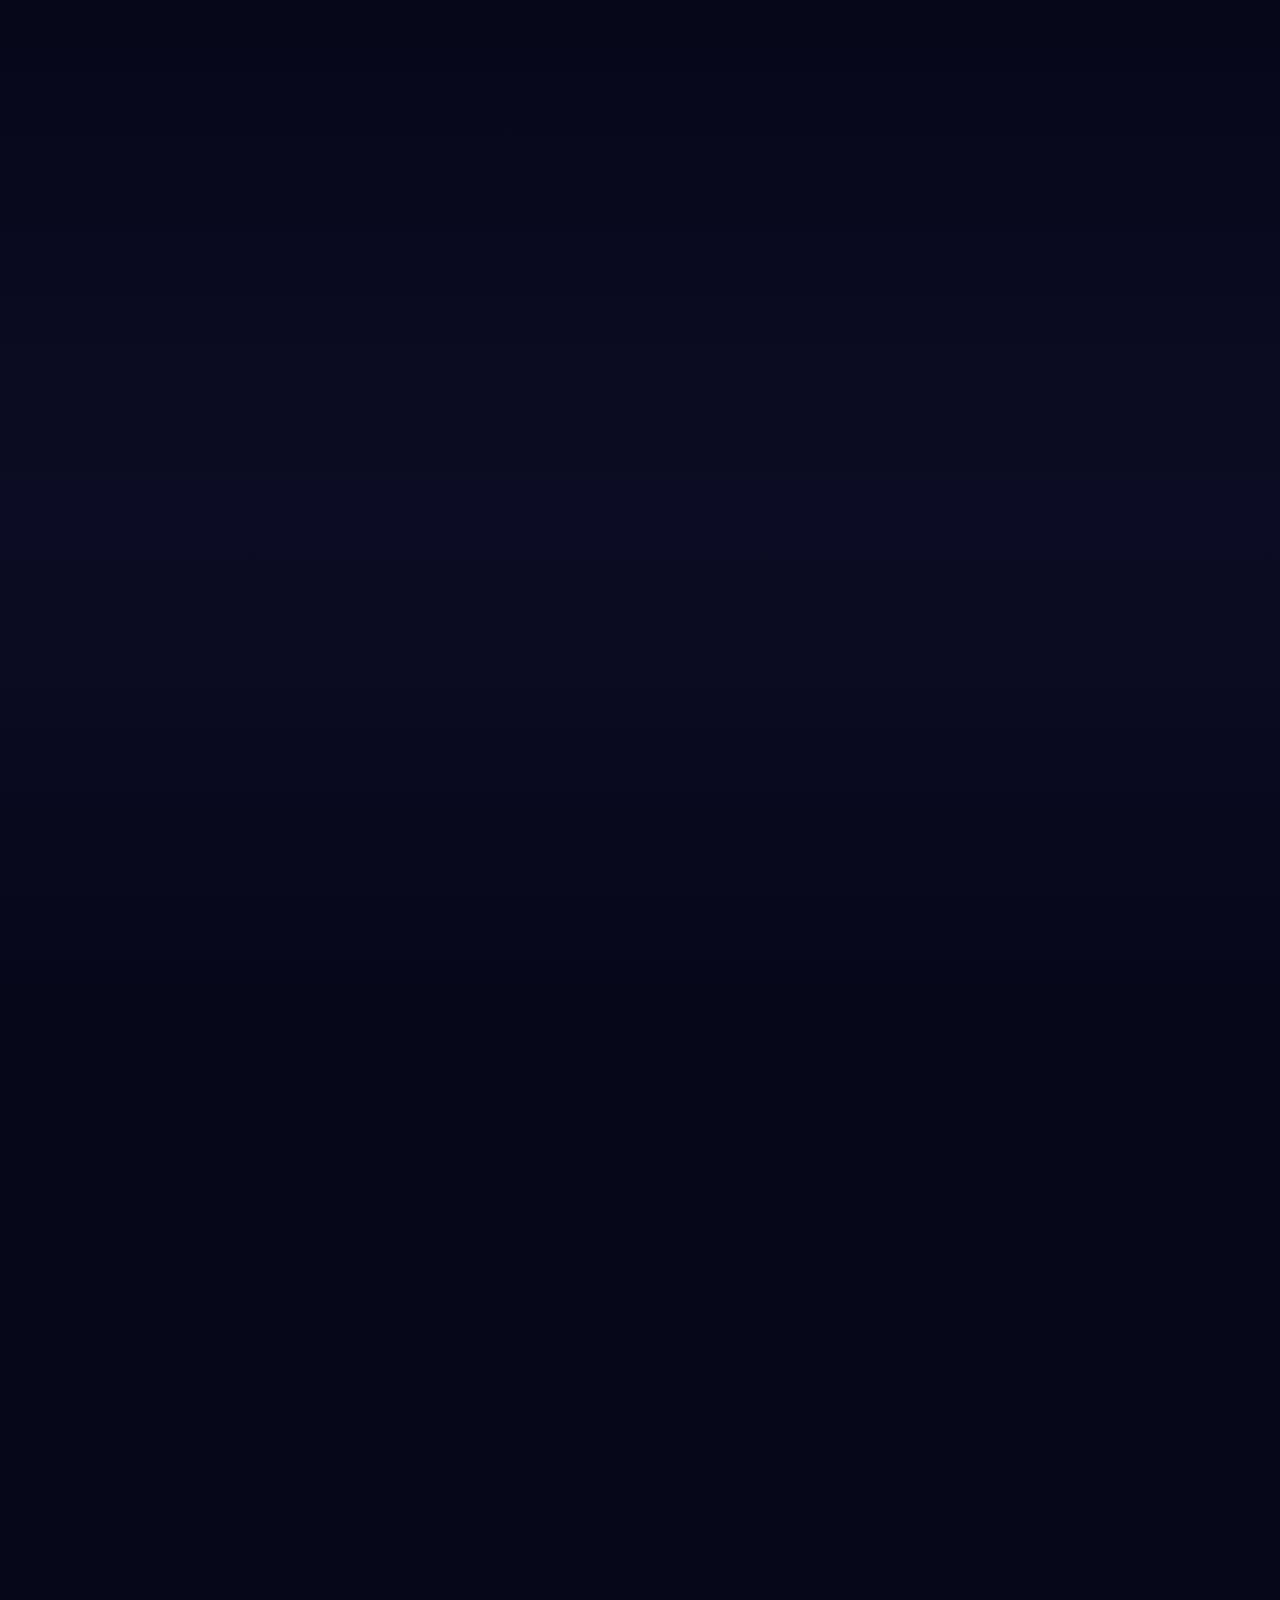
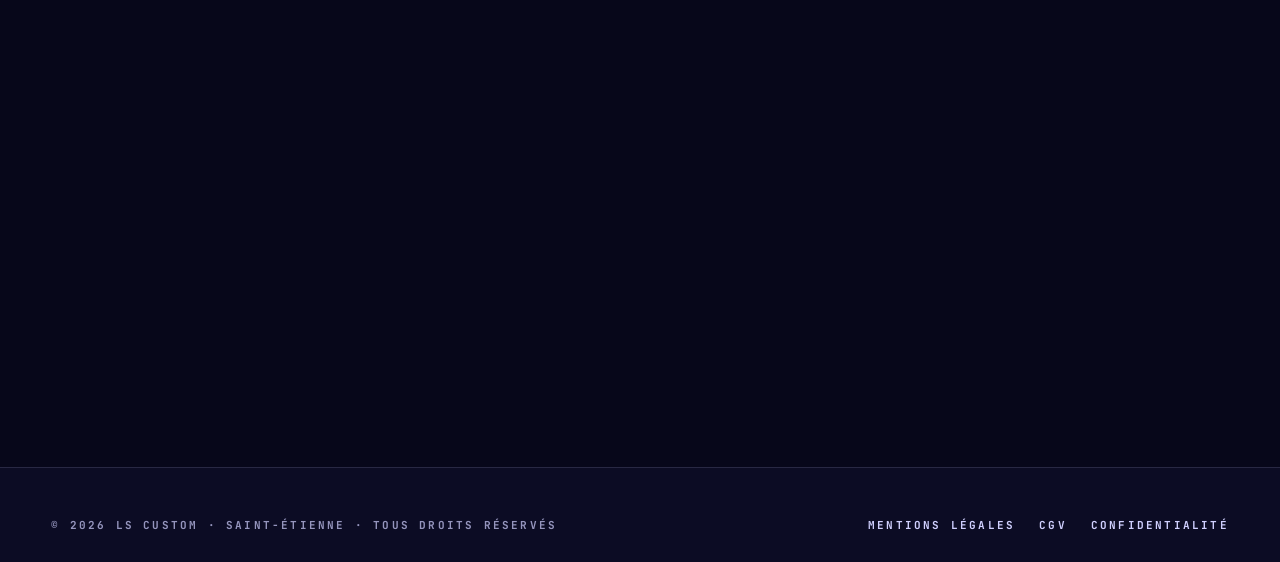
==== commit 76e3430d: "Fix galerie mobile: toutes les photos visibles — spans annulés sur mobile Co-Authored-By: Claude Son" ====
--- a/index.html
+++ b/index.html
@@ -258,8 +258,17 @@
     display:grid;grid-template-columns:repeat(4,1fr);grid-auto-rows:190px;gap:14px;
   }
   @media (max-width:1100px){.masonry{grid-template-columns:repeat(3,1fr)}}
-  @media (max-width:760px){.masonry{grid-template-columns:repeat(2,1fr)}}
-  @media (max-width:500px){.masonry{grid-template-columns:1fr;grid-auto-rows:220px}}
+  @media (max-width:760px){
+    .masonry{grid-template-columns:repeat(2,1fr);grid-auto-rows:220px}
+    /* Sur mobile : tous les spans annulés, chaque photo = 1 case */
+    .tile--w2,.tile--h2,.tile--span3,.tile--w2.tile--h2{
+      grid-column:span 1 !important;
+      grid-row:span 1 !important;
+    }
+  }
+  @media (max-width:480px){
+    .masonry{grid-template-columns:1fr;grid-auto-rows:240px}
+  }
   .tile{
     position:relative;overflow:hidden;
     background:repeating-linear-gradient(45deg, #0d0d28 0 18px, #07071a 18px 36px);
@@ -699,7 +708,8 @@
 
     <!-- Clio 3 CarPlay -->
     <div class="tile tile--h2 tile--has-img">
-      <img class="tile__img" src="assets/neon-chassis.jpg" alt="CarPlay intégration Clio 3" loading="lazy">
+      <img class="tile__bg-blur" src="assets/neon-chassis.jpg" alt="" aria-hidden="true">
+      <img class="tile__img" src="assets/neon-chassis.jpg" alt="CarPlay intégration Clio 3" loading="lazy" style="z-index:1">
       <div class="tile__tag">/ CARPLAY</div>
       <div class="tile__meta"><span class="t">CLIO 3</span><span>2025</span></div>
     </div>
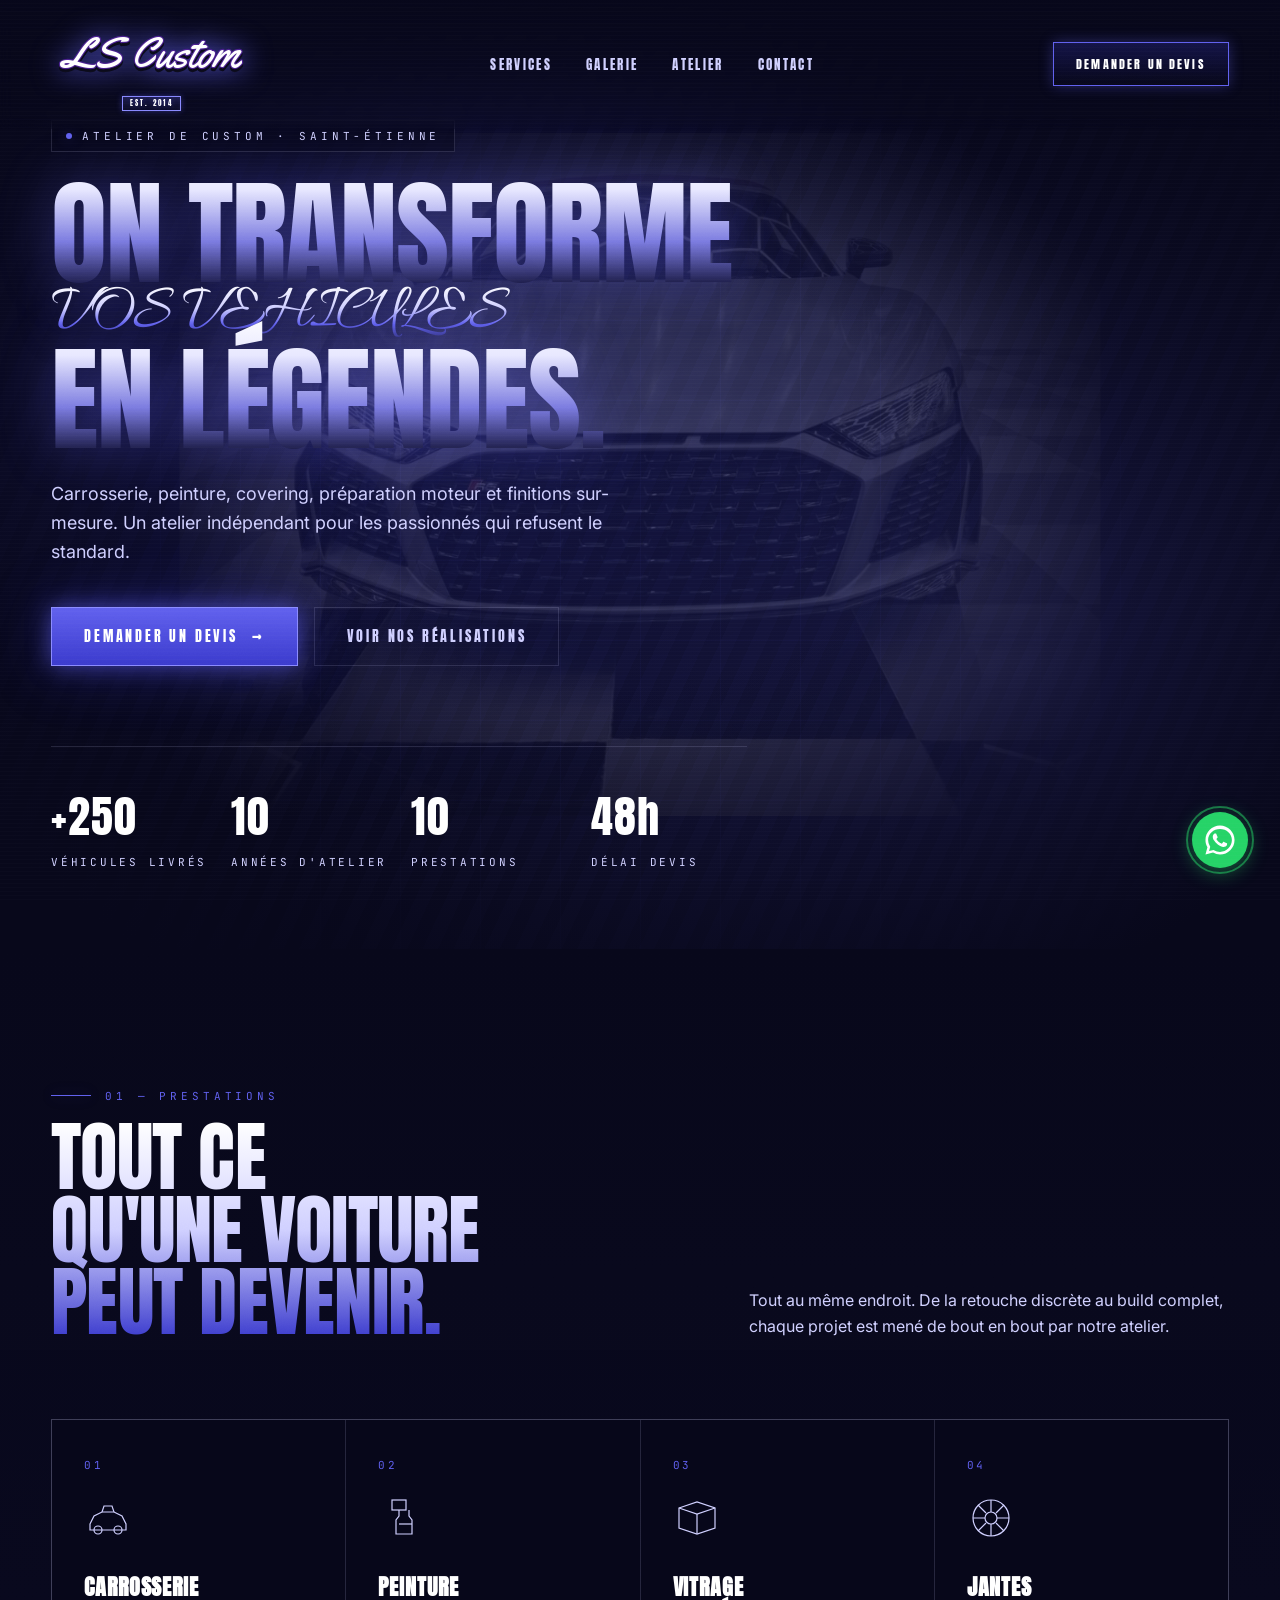
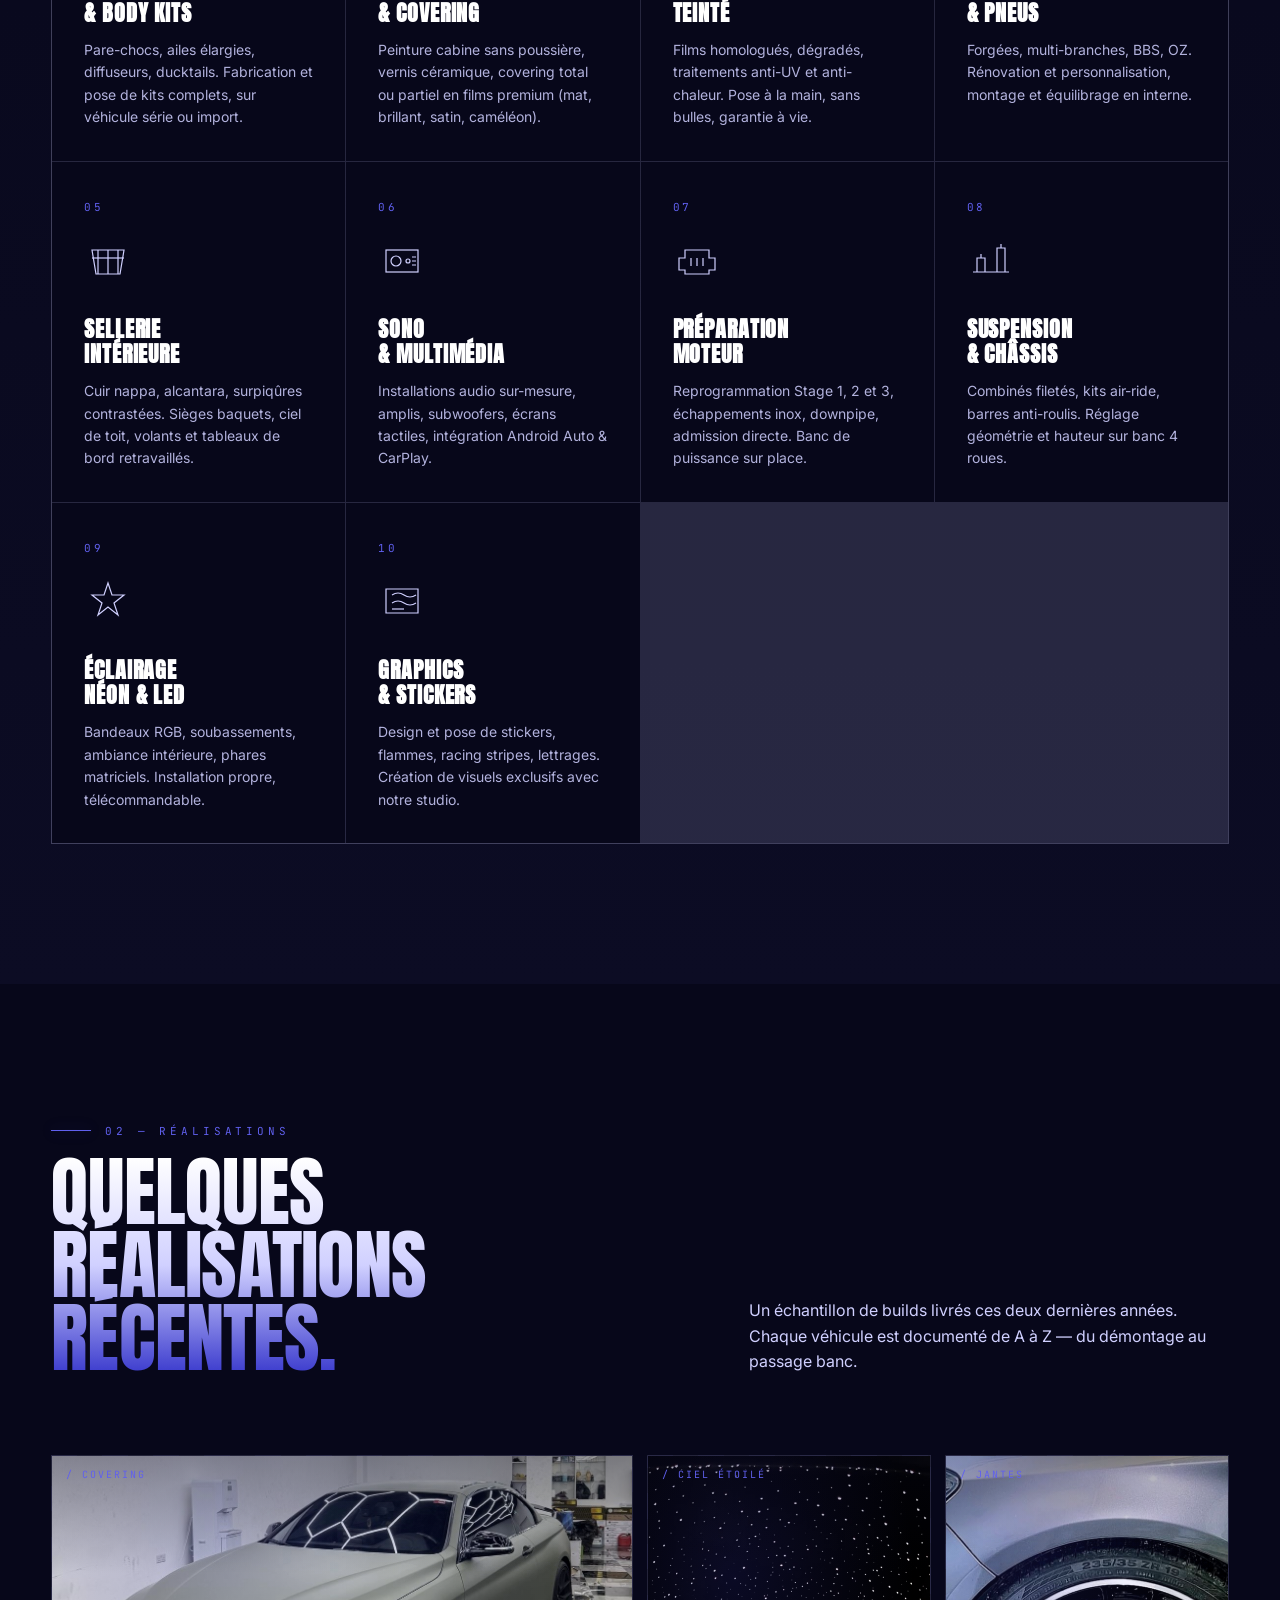
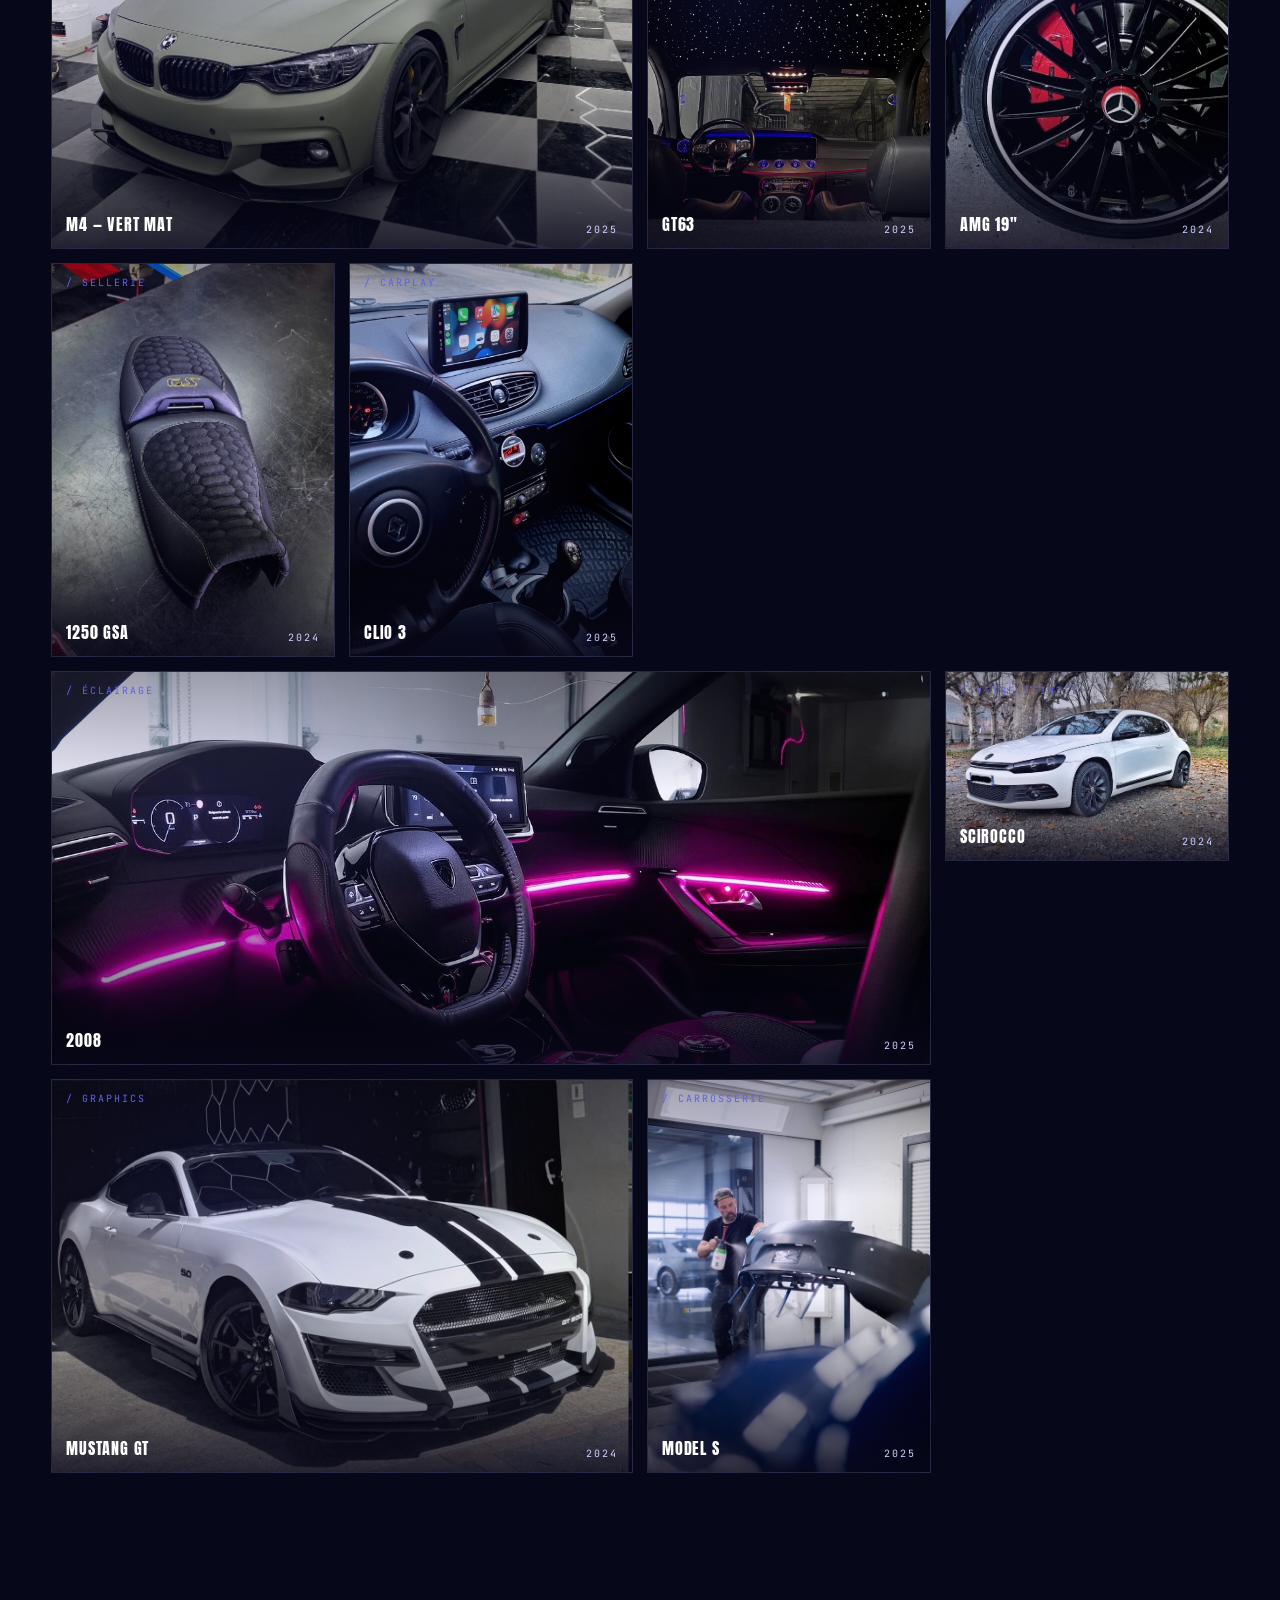
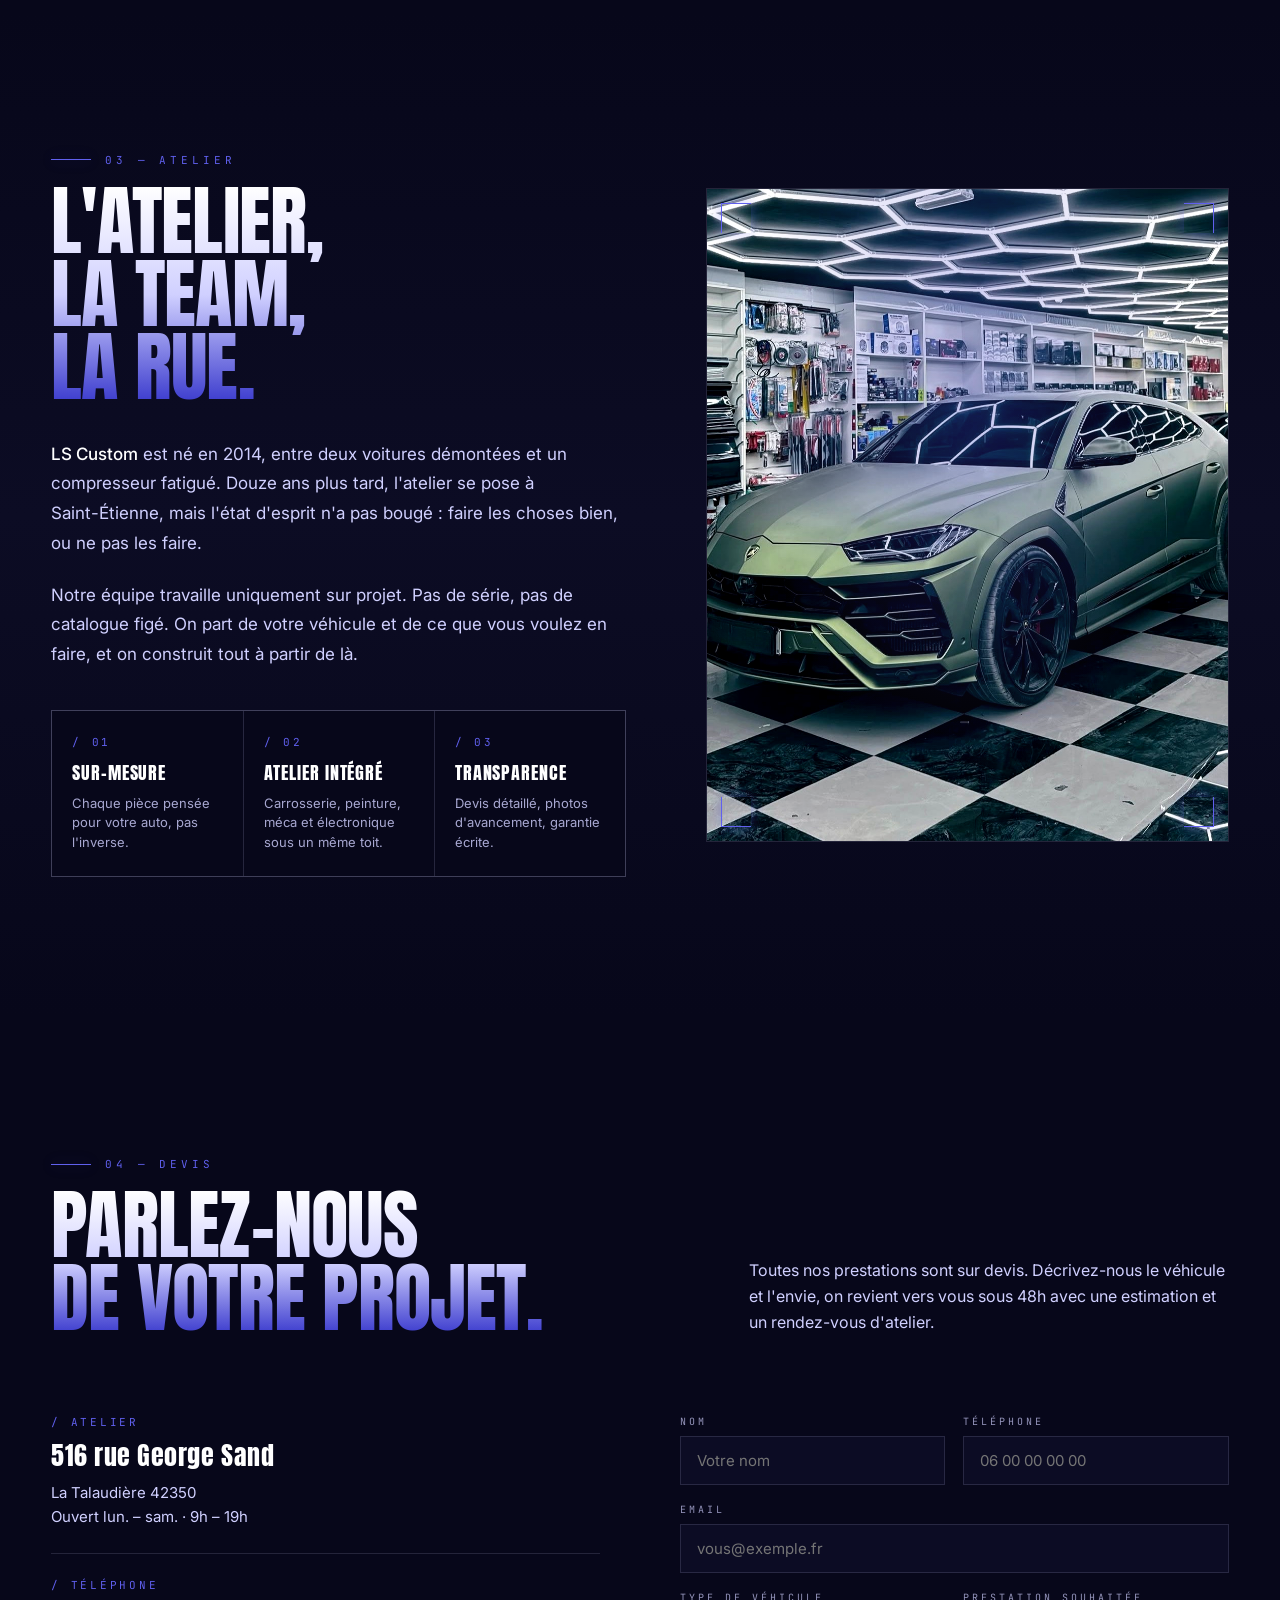
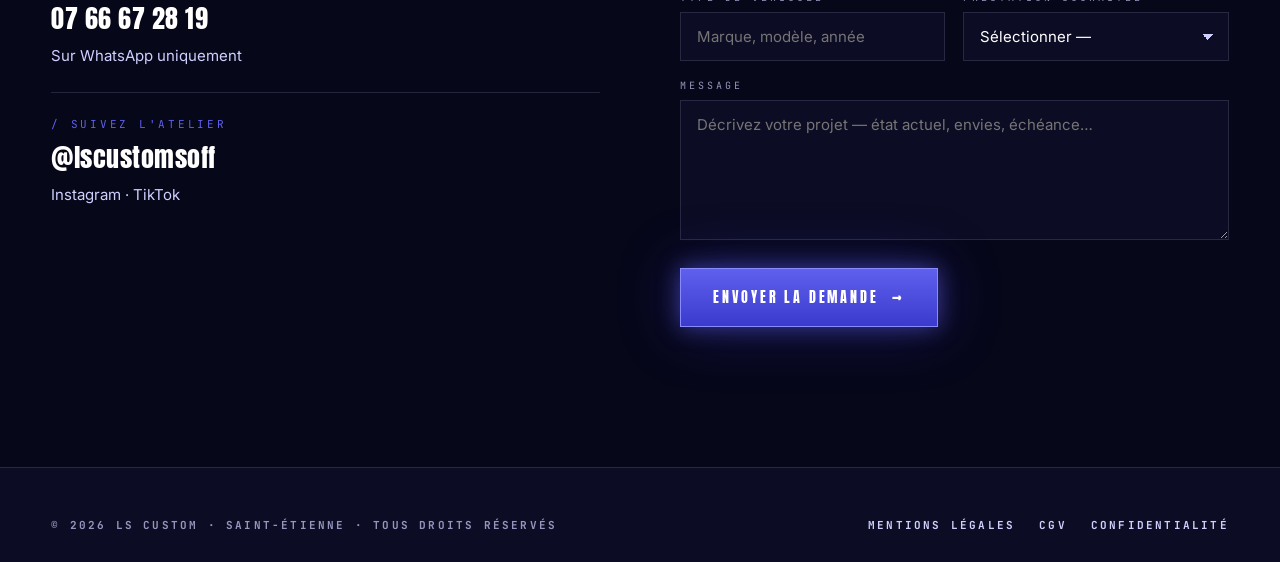
==== commit ffc66fd9: "Fix: cadrage photo Clio 3 — écran CarPlay visible (object-position top) Co-Authored-By: Claude Sonne" ====
--- a/index.html
+++ b/index.html
@@ -709,7 +709,7 @@
     <!-- Clio 3 CarPlay -->
     <div class="tile tile--h2 tile--has-img">
       <img class="tile__bg-blur" src="assets/neon-chassis.jpg" alt="" aria-hidden="true">
-      <img class="tile__img" src="assets/neon-chassis.jpg" alt="CarPlay intégration Clio 3" loading="lazy" style="z-index:1">
+      <img class="tile__img" src="assets/neon-chassis.jpg" alt="CarPlay intégration Clio 3" loading="lazy" style="z-index:1;object-position:center 25%">
       <div class="tile__tag">/ CARPLAY</div>
       <div class="tile__meta"><span class="t">CLIO 3</span><span>2025</span></div>
     </div>
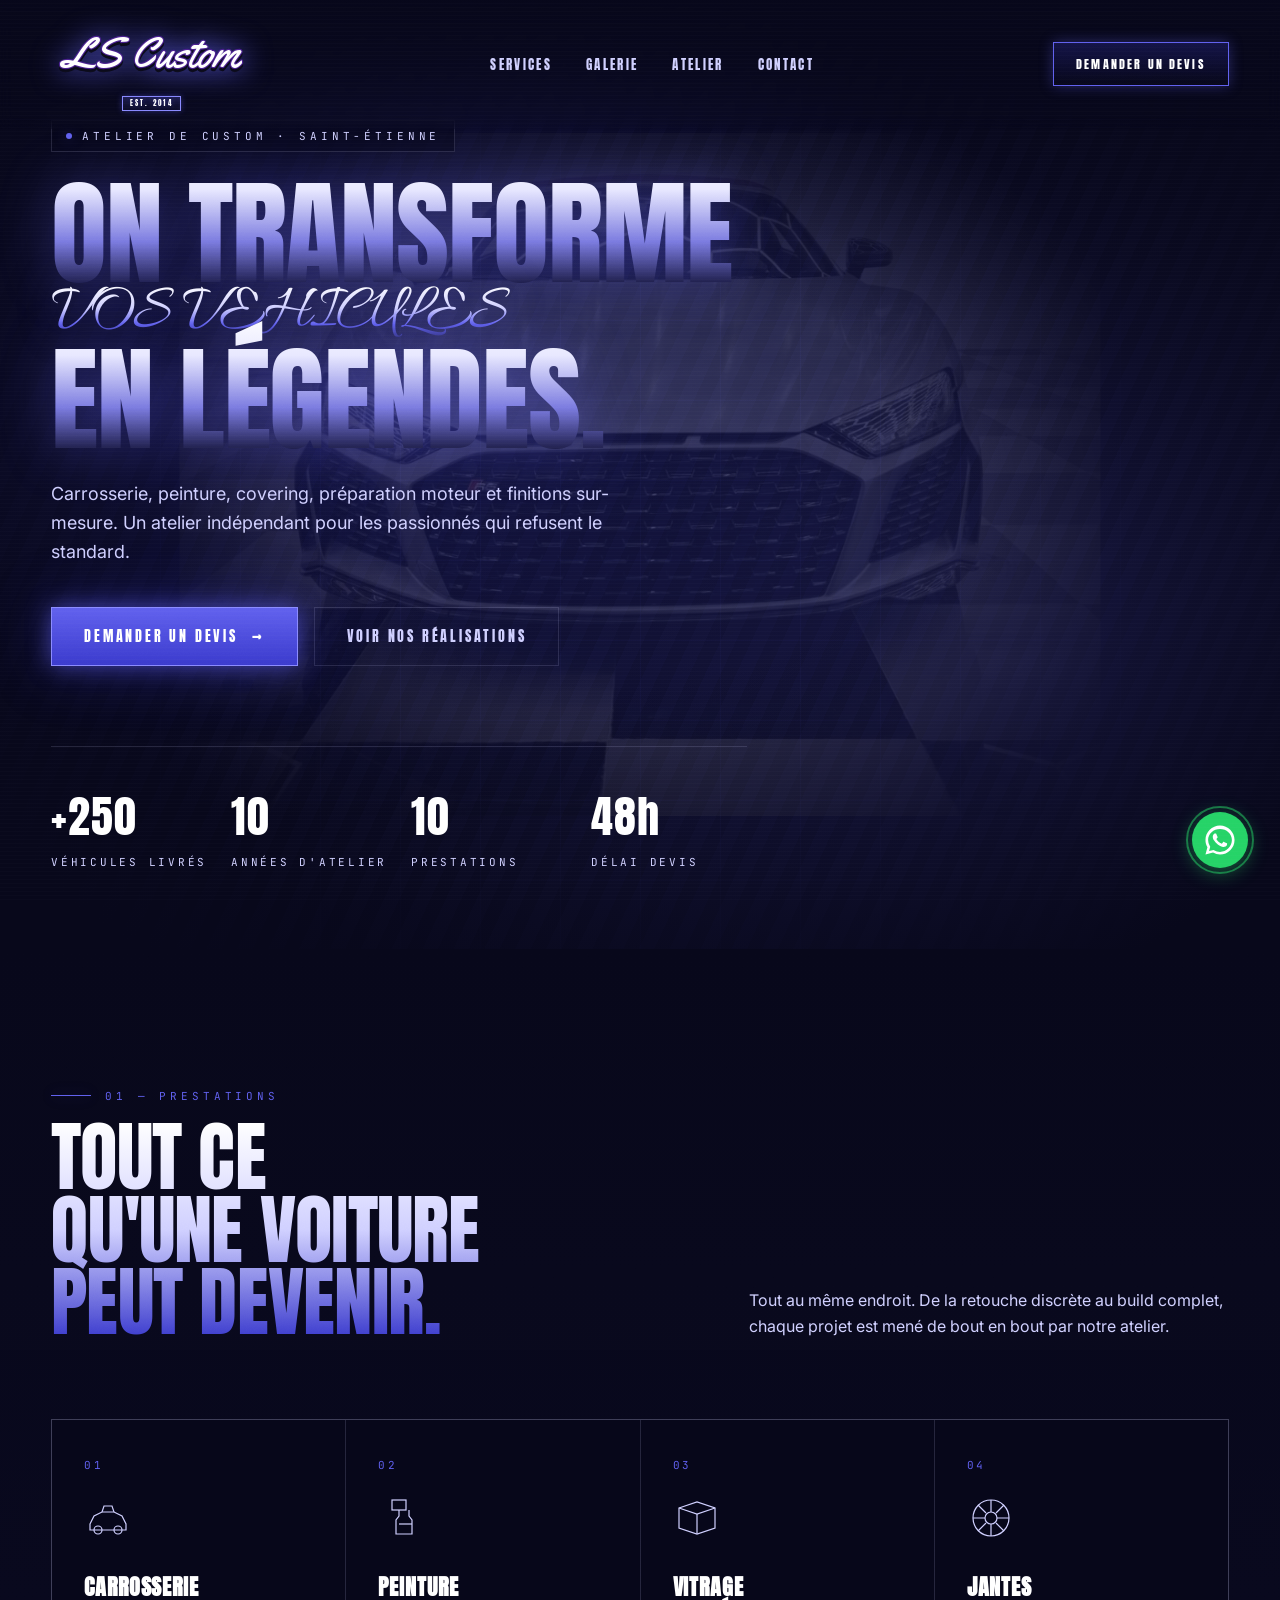
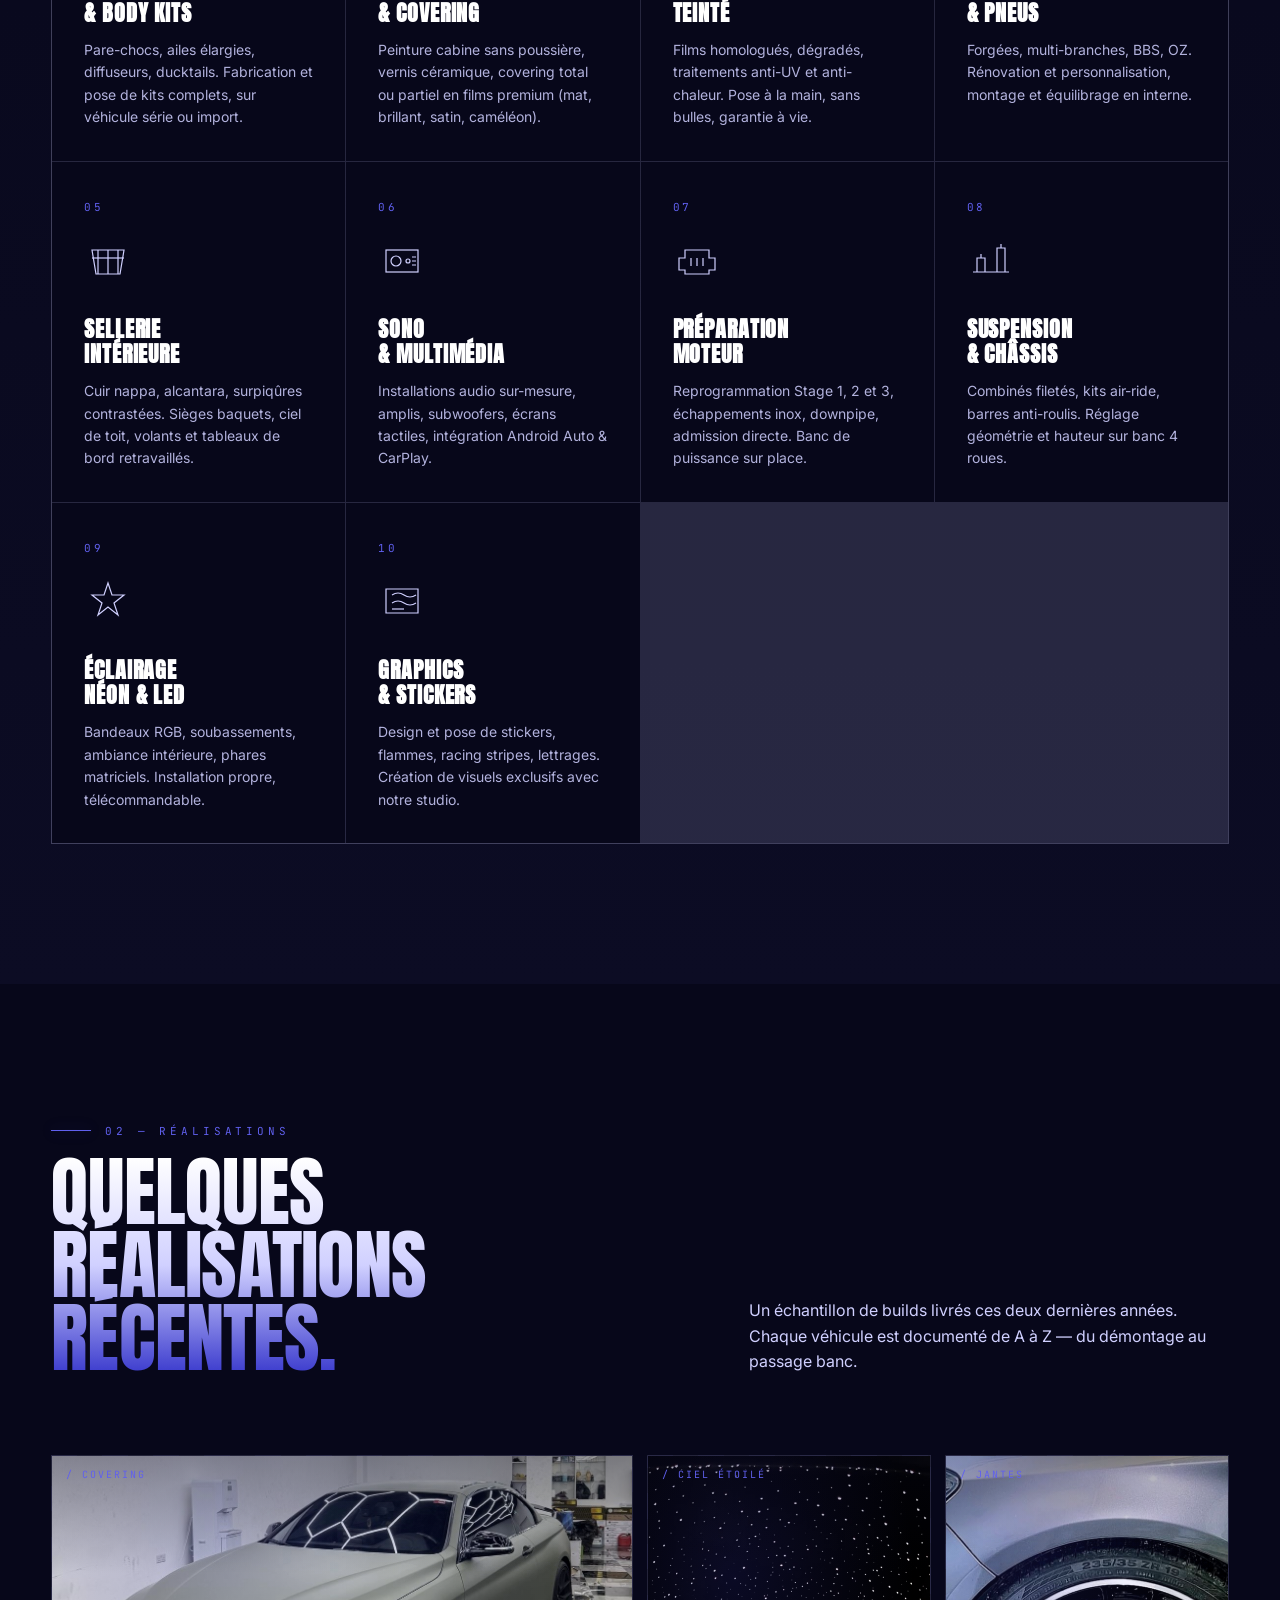
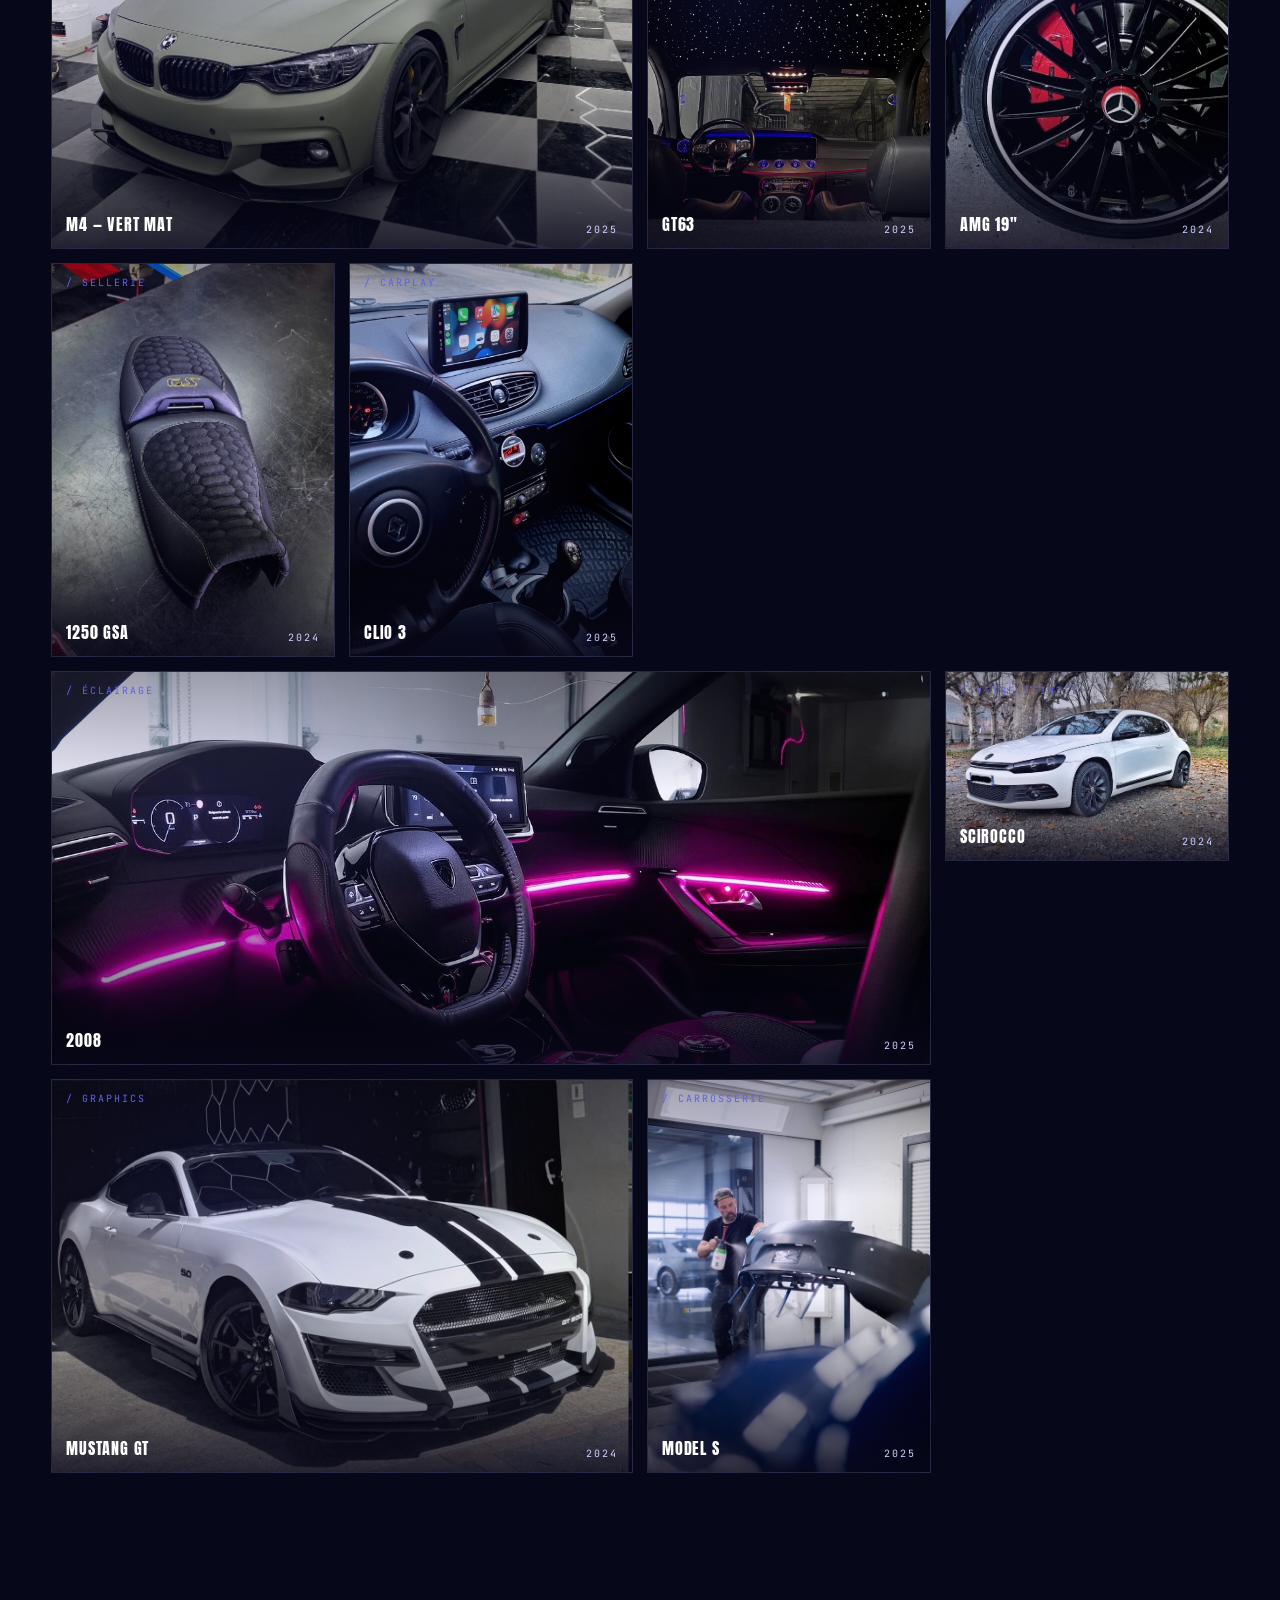
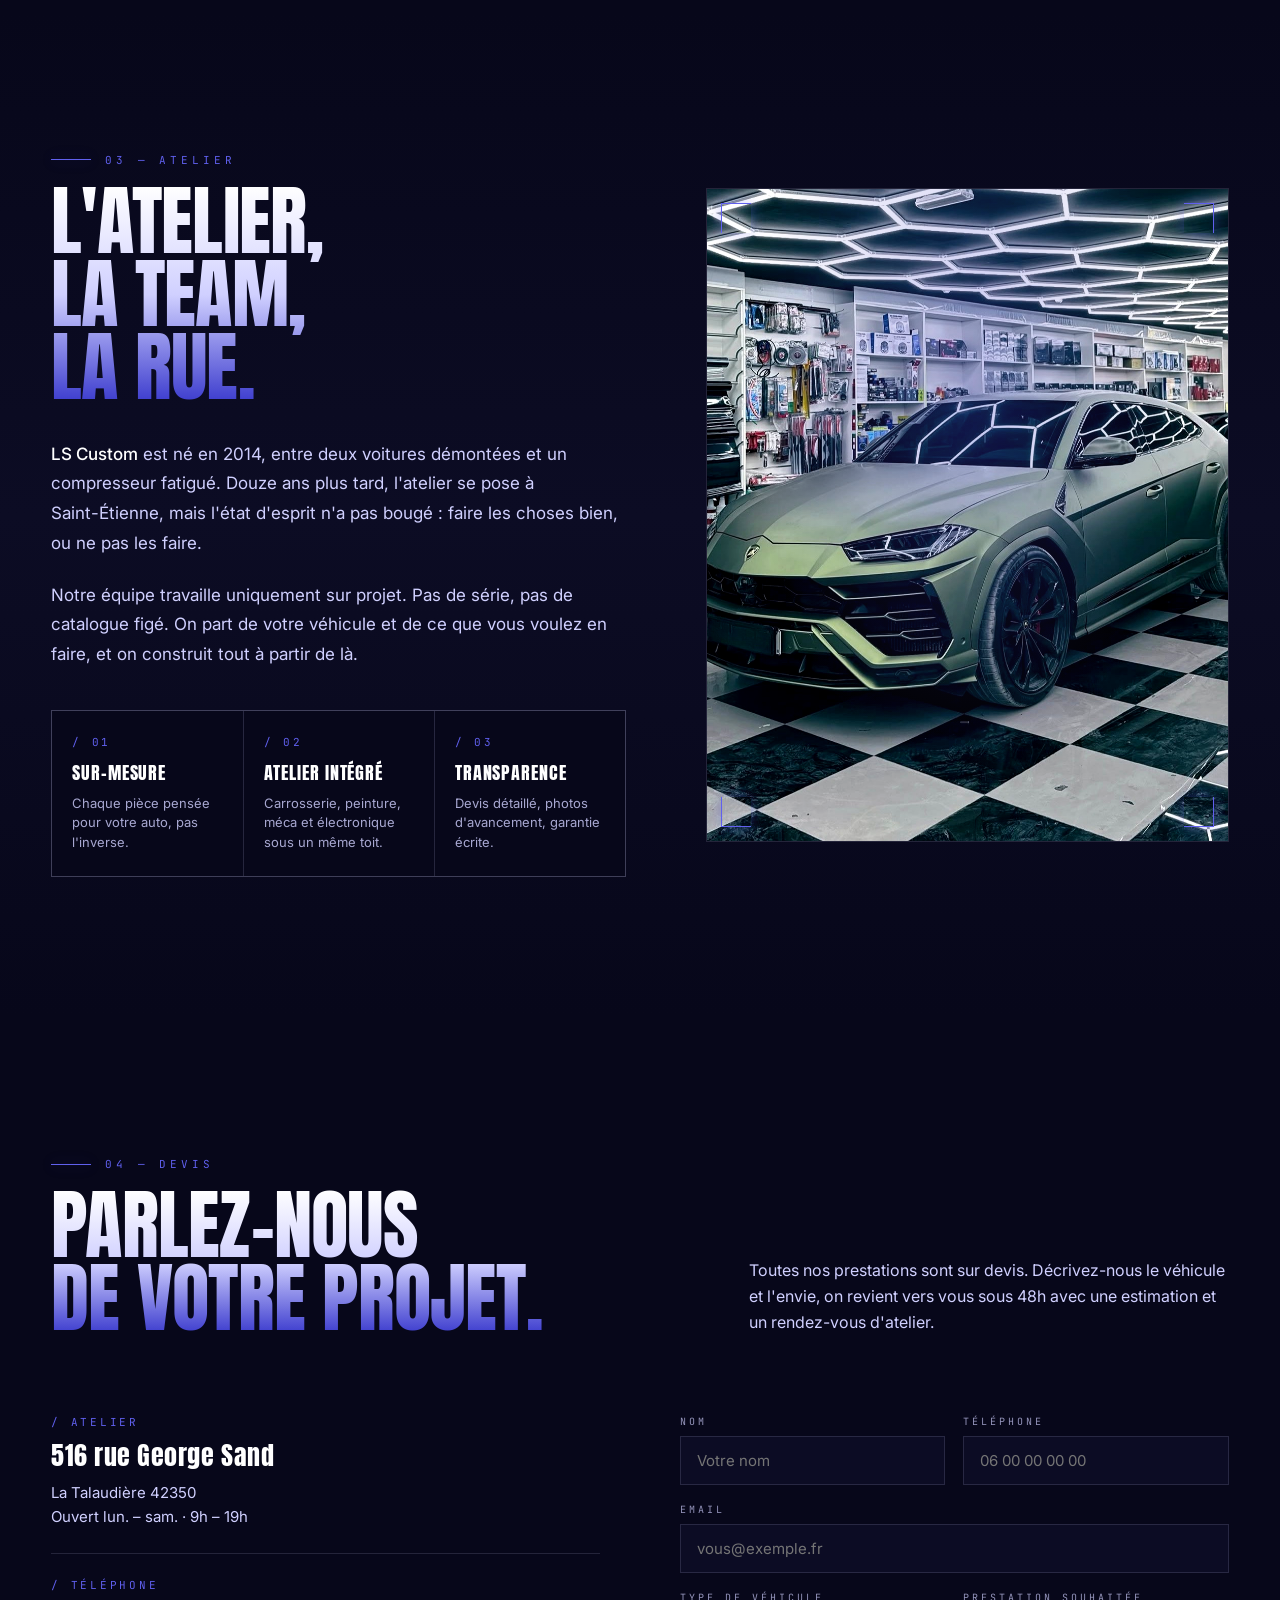
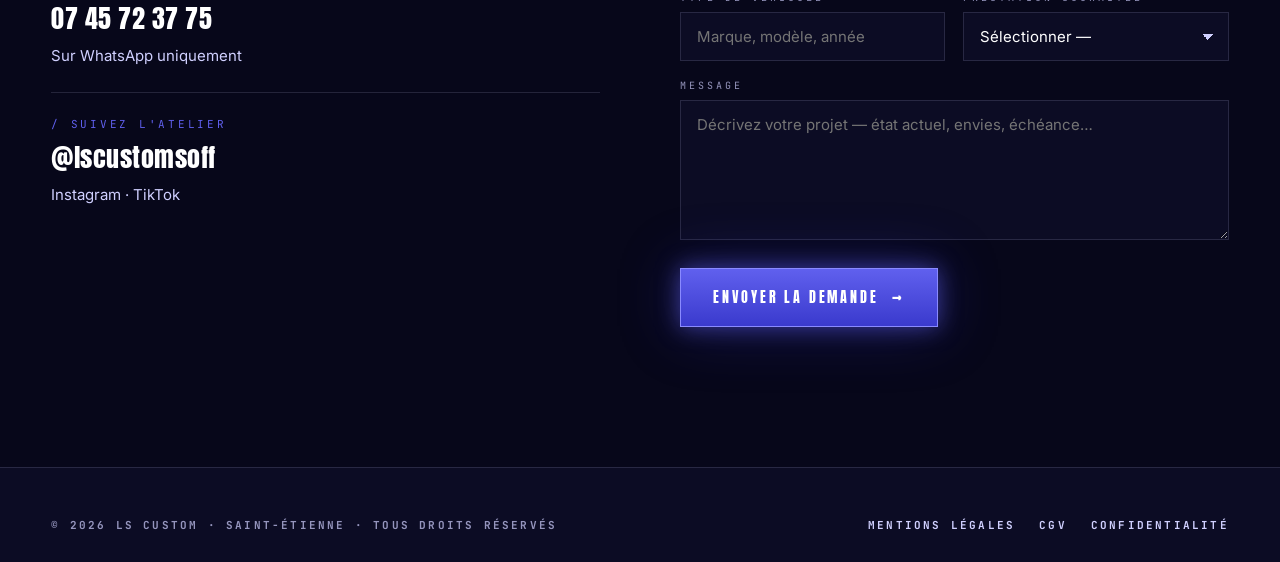
==== commit c563e389: "Update WhatsApp and phone number to +33745723775" ====
--- a/index.html
+++ b/index.html
@@ -12,6 +12,31 @@
 <meta property="og:description" content="On transforme vos véhicules en légendes. Carrosserie, peinture, covering, préparation moteur et finitions sur-mesure.">
 <meta property="og:type" content="website">
 <meta property="og:locale" content="fr_FR">
+
+<!-- Google tag (gtag.js) -->
+<script async src="https://www.googletagmanager.com/gtag/js?id=AW-18188544110"></script>
+<script>
+  window.dataLayer = window.dataLayer || [];
+  function gtag(){dataLayer.push(arguments);}
+  gtag('js', new Date());
+  gtag('config', 'AW-18188544110');
+</script>
+<script>
+function gtag_report_conversion(url) {
+  var callback = function () {
+    if (typeof(url) != 'undefined') {
+      window.location = url;
+    }
+  };
+  gtag('event', 'conversion', {
+      'send_to': 'AW-18188544110/oLMHCOq-kbUcEO7Q_OBD',
+      'value': 1.0,
+      'currency': 'EUR',
+      'event_callback': callback
+  });
+  return false;
+}
+</script>
 
 <link rel="preconnect" href="https://fonts.googleapis.com">
 <link rel="preconnect" href="https://fonts.gstatic.com" crossorigin>
@@ -801,7 +826,7 @@
       </div>
       <div class="block">
         <div class="meta">/ Téléphone</div>
-        <div class="v"><a href="tel:+33766672819">07 66 67 28 19</a></div>
+        <div class="v"><a href="tel:+33745723775">07 45 72 37 75</a></div>
         <p>Sur WhatsApp uniquement</p>
       </div>
       <div class="block" style="border-bottom:none">
@@ -880,7 +905,7 @@
 <button class="scroll-top" id="scrollTop" onclick="window.scrollTo({top:0,behavior:'smooth'})" aria-label="Retour en haut">↑</button>
 
 <!-- WhatsApp button -->
-<a class="wa-btn" href="https://wa.me/33766672819" target="_blank" rel="noopener" aria-label="Contacter LS Custom sur WhatsApp">
+<a class="wa-btn" href="https://wa.me/33745723775" target="_blank" rel="noopener" aria-label="Contacter LS Custom sur WhatsApp" onclick="return gtag_report_conversion('https://wa.me/33745723775');">
   <span class="wa-btn__tip">Écrivez-nous sur WhatsApp</span>
   <svg viewBox="0 0 32 32" xmlns="http://www.w3.org/2000/svg" aria-hidden="true">
     <path d="M16 .5C7.44.5.5 7.44.5 16c0 2.74.72 5.37 2.08 7.67L.5 31.5l8.06-2.06A15.43 15.43 0 0 0 16 31.5C24.56 31.5 31.5 24.56 31.5 16S24.56.5 16 .5zm0 28.18a12.6 12.6 0 0 1-6.44-1.76l-.46-.28-4.78 1.22 1.26-4.65-.3-.48A12.6 12.6 0 0 1 3.32 16C3.32 9.56 9.04 4.32 16 4.32S28.68 9.56 28.68 16 22.96 28.68 16 28.68zm6.9-9.4c-.38-.19-2.24-1.1-2.58-1.23-.35-.12-.6-.19-.86.19-.25.38-.97 1.23-1.19 1.48-.22.25-.44.28-.82.1-.38-.19-1.6-.59-3.05-1.88-1.13-1-1.89-2.24-2.11-2.62-.22-.38-.02-.58.16-.77.17-.17.38-.44.57-.66.19-.22.25-.38.38-.63.12-.25.06-.47-.03-.66-.1-.19-.86-2.06-1.17-2.82-.31-.74-.63-.64-.86-.65h-.73c-.25 0-.66.1-1.01.47-.35.38-1.32 1.29-1.32 3.15s1.35 3.65 1.54 3.9c.19.25 2.66 4.06 6.44 5.7.9.39 1.6.62 2.15.79.9.28 1.72.24 2.37.15.72-.11 2.24-.92 2.55-1.8.32-.88.32-1.63.22-1.79-.09-.16-.34-.25-.72-.44z"/>
